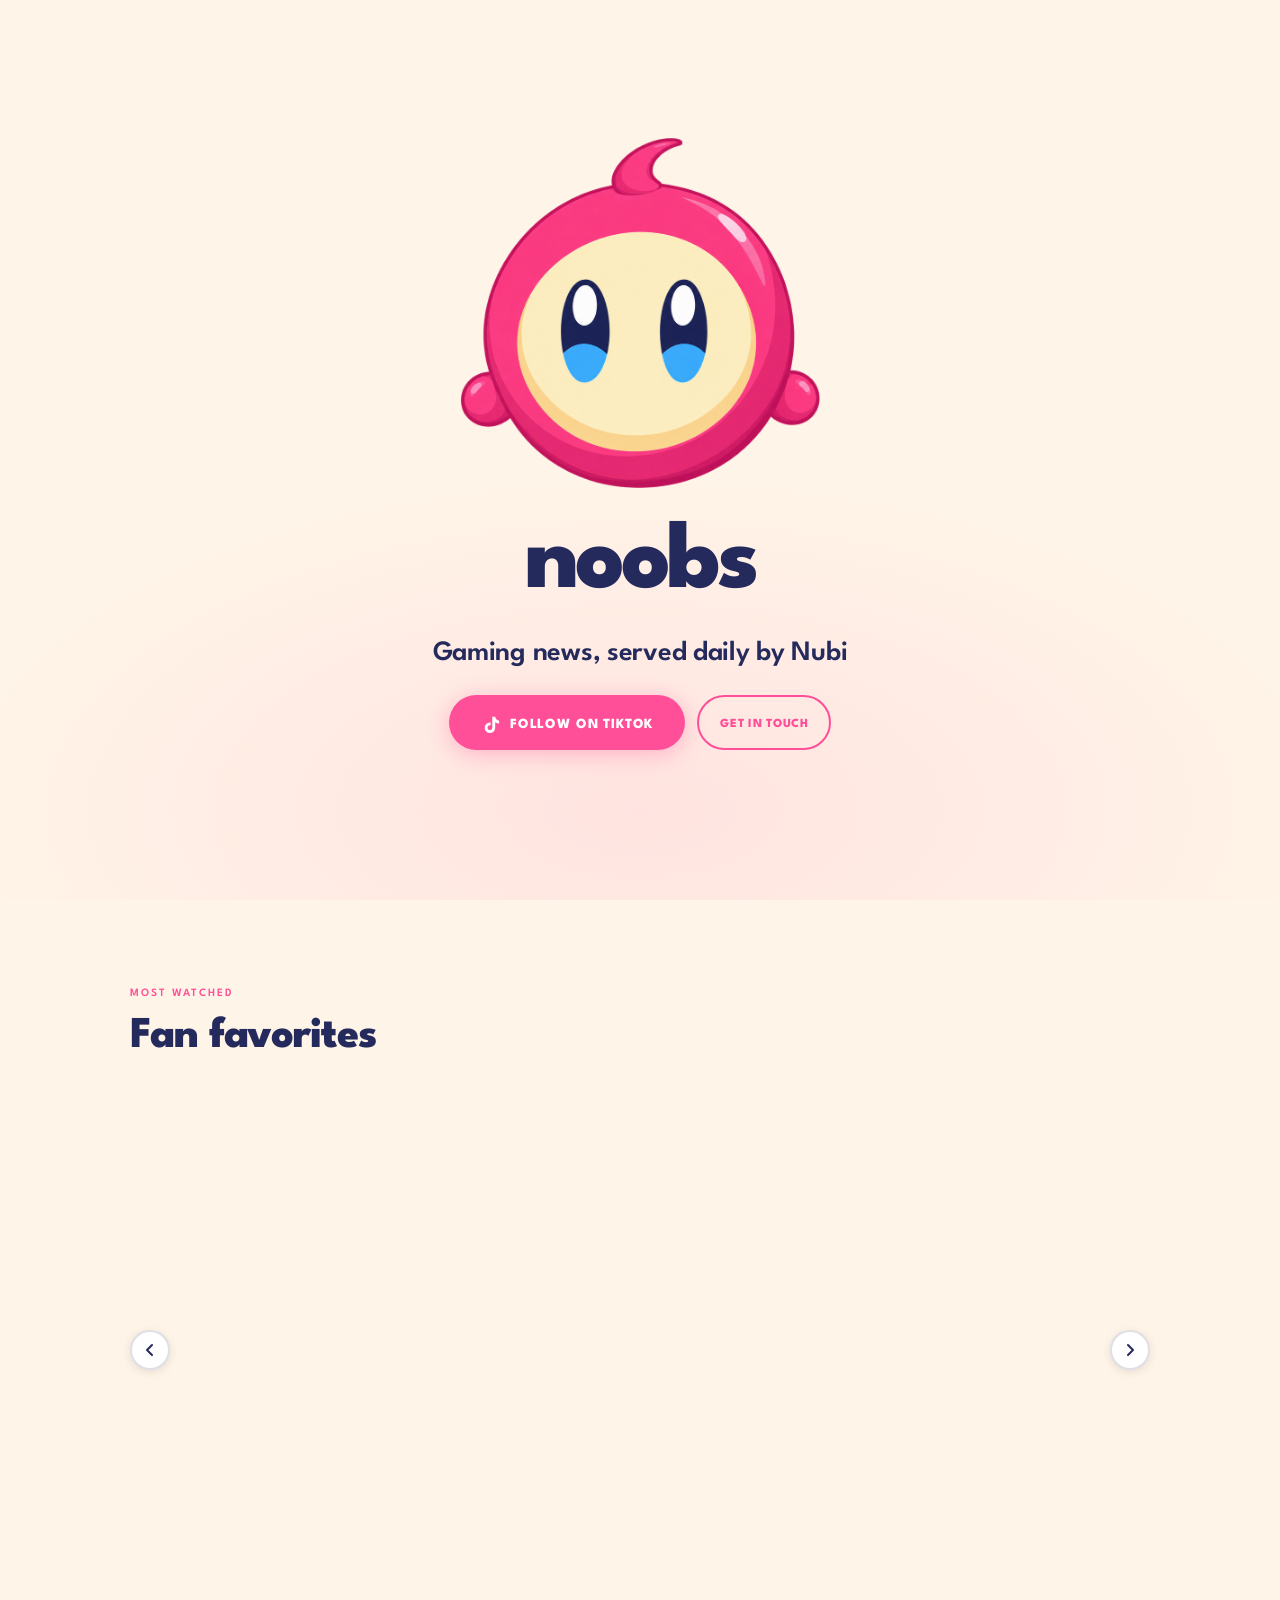
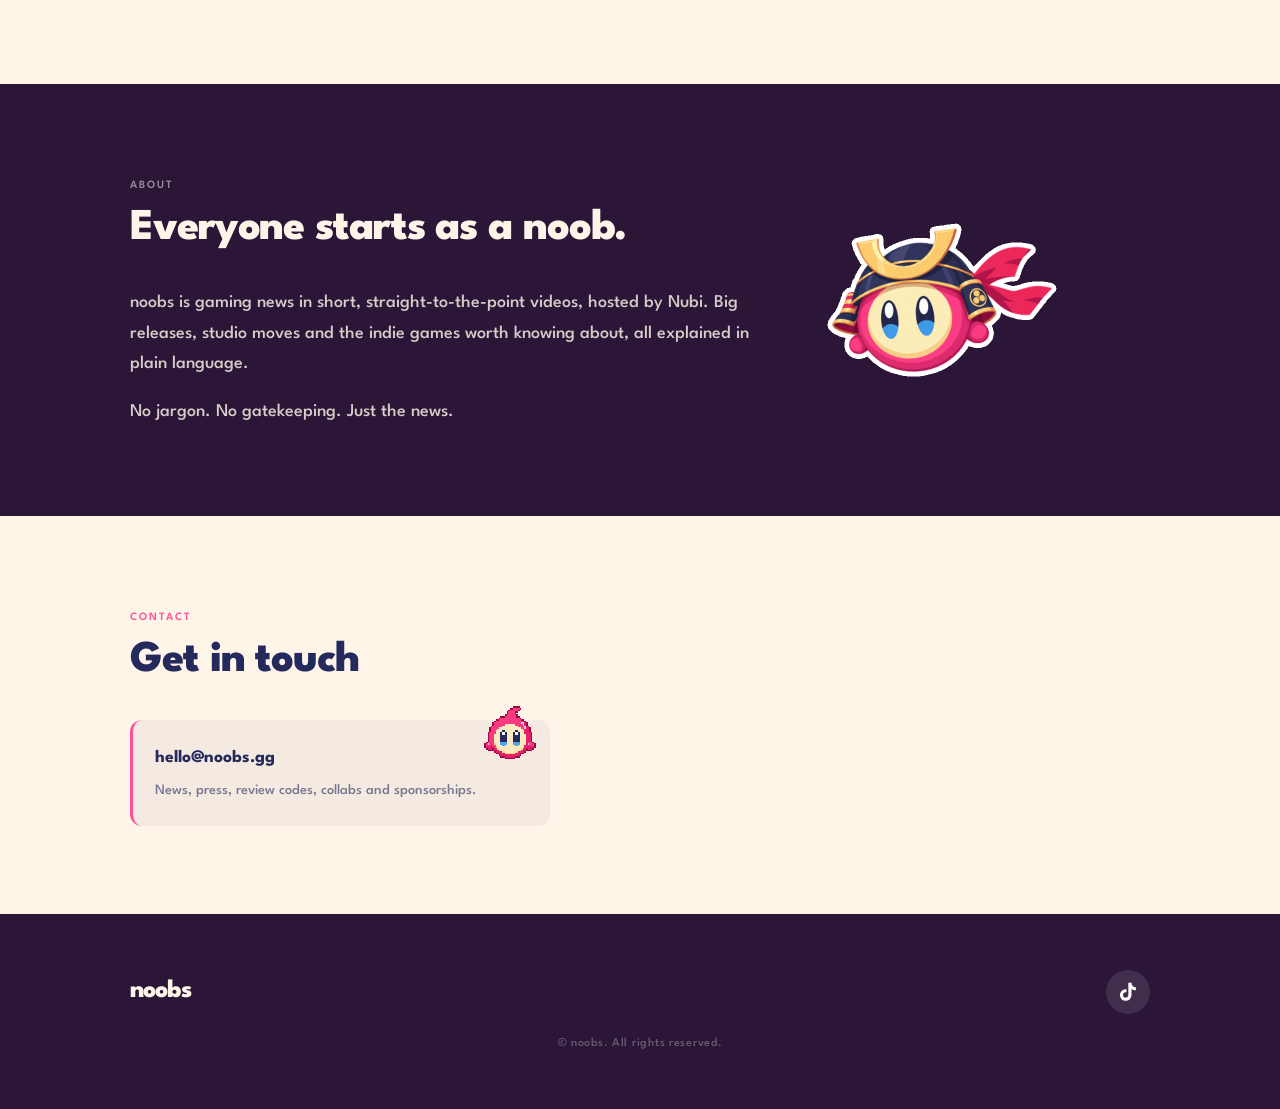
==== index.html @ 71d8d7e6 "Lazy-load TikTok embeds with retry and fallback - tiktok-loader.js: IntersectionObserver activates e" ====
<!DOCTYPE html>
<html lang="en">
<head>
  <meta charset="UTF-8">
  <meta name="viewport" content="width=device-width, initial-scale=1.0">
  <title>noobs | Gaming news, served daily by Nubi</title>
  <meta name="description" content="Gaming news, served daily by Nubi. Short-form gaming news on TikTok.">

  <!-- Open Graph -->
  <meta property="og:title" content="noobs">
  <meta property="og:description" content="Gaming news, served daily by Nubi">
  <meta property="og:type" content="website">
  <meta property="og:url" content="https://noobs.gg">
  <meta property="og:image" content="https://noobs.gg/nubi-blink.webp">
  <meta property="og:image:alt" content="Nubi, the noobs mascot">

  <!-- Twitter -->
  <meta name="twitter:card" content="summary_large_image">
  <meta name="twitter:title" content="noobs">
  <meta name="twitter:description" content="Gaming news, served daily by Nubi">
  <meta name="twitter:image" content="https://noobs.gg/nubi-blink.webp">

  <!-- Favicons -->
  <link rel="icon" href="favicons/favicon.ico" sizes="any">
  <link rel="icon" href="favicons/favicon-32.png" type="image/png" sizes="32x32">
  <link rel="icon" href="favicons/favicon-512.png" type="image/png" sizes="512x512">
  <link rel="apple-touch-icon" href="favicons/apple-touch-icon-180.png">

  <!-- Google Fonts: League Spartan 500, 600, 800 -->
  <link rel="preconnect" href="https://fonts.googleapis.com">
  <link rel="preconnect" href="https://fonts.gstatic.com" crossorigin>
  <link href="https://fonts.googleapis.com/css2?family=League+Spartan:wght@500;600;800&display=swap" rel="stylesheet">

  <link rel="stylesheet" href="styles.css">

  <!-- Vercel Web Analytics -->
  <script defer src="/_vercel/insights/script.js"></script>
</head>
<body>

  <!-- ========= HERO ========= -->
  <section class="hero">
    <div class="hero__inner">

      <div class="hero__mascot" id="nubi">
        <div class="nubi__layers">
          <img src="nubi-body.png" alt="Nubi, the noobs mascot" class="nubi-body">
          <div class="nubi__eye-tracker" id="nubi-eye-tracker">
            <img src="nubi-eye-left.png"  alt="" class="nubi-eye nubi-eye--left"  id="nubi-eye-left">
            <img src="nubi-eye-right.png" alt="" class="nubi-eye nubi-eye--right" id="nubi-eye-right">
          </div>
          <img src="nubi-eyes-happy.png" alt="" class="nubi-eyes-happy" id="nubi-eyes-happy">
        </div>
      </div>

      <a href="/" class="logo logo--hero" aria-label="noobs home">noobs</a>

      <p class="hero__tagline">Gaming news, served daily by Nubi</p>

      <div class="hero__actions">
        <a
          href="https://www.tiktok.com/@noobsdotgg"
          target="_blank"
          rel="noopener noreferrer"
          class="btn btn--primary"
        >
          <svg class="btn__icon" viewBox="0 0 24 24" fill="currentColor" aria-hidden="true" width="20" height="20">
            <path d="M19.59 6.69a4.83 4.83 0 01-3.77-4.25V2h-3.45v13.67a2.89 2.89 0 01-2.88 2.5 2.89 2.89 0 01-2.89-2.89 2.89 2.89 0 012.89-2.89c.28 0 .54.04.79.1V9.01a6.27 6.27 0 00-.79-.05 6.34 6.34 0 00-6.34 6.34 6.34 6.34 0 006.34 6.34 6.34 6.34 0 006.33-6.34V8.69a8.18 8.18 0 004.77 1.52V6.75a4.84 4.84 0 01-1-.06z"/>
          </svg>
          Follow on TikTok
        </a>
        <a href="#contact" class="btn btn--outline">Get in touch</a>
      </div>

    </div>
  </section>

  <!-- ========= LATEST VIDEOS ========= -->
  <section class="videos" id="videos">
    <div class="container">
        <span class="label">Most watched</span>
        <h2 class="section-title">Fan favorites</h2>

      <div class="videos__wrap">
        <button class="videos__arrow videos__arrow--prev" aria-label="Scroll left">
          <svg width="18" height="18" viewBox="0 0 18 18" fill="none" aria-hidden="true">
            <path d="M11 4L6 9l5 5" stroke="currentColor" stroke-width="2" stroke-linecap="round" stroke-linejoin="round"/>
          </svg>
        </button>

        <div class="videos__grid">

          <blockquote
            class="tiktok-card"
            cite="https://www.tiktok.com/@noobsdotgg/video/7696122052322905376"
            data-video-id="7696122052322905376"
            data-title="Planet Zoo 2">
            <section></section>
          </blockquote>

          <blockquote
            class="tiktok-card"
            cite="https://www.tiktok.com/@noobsdotgg/video/7695838578491788566"
            data-video-id="7695838578491788566"
            data-title="Haunted Chocolatier">
            <section></section>
          </blockquote>

          <blockquote
            class="tiktok-card"
            cite="https://www.tiktok.com/@noobsdotgg/video/7696075640889560342"
            data-video-id="7696075640889560342"
            data-title="EA Sports FC 27">
            <section></section>
          </blockquote>

          <blockquote
            class="tiktok-card"
            cite="https://www.tiktok.com/@noobsdotgg/video/7696569020731985174"
            data-video-id="7696569020731985174"
            data-title="The Legend of Zelda">
            <section></section>
          </blockquote>

          <blockquote
            class="tiktok-card"
            cite="https://www.tiktok.com/@noobsdotgg/video/7696175965751315734"
            data-video-id="7696175965751315734"
            data-title="Nintendo Direct">
            <section></section>
          </blockquote>

        </div>

        <button class="videos__arrow videos__arrow--next" aria-label="Scroll right">
          <svg width="18" height="18" viewBox="0 0 18 18" fill="none" aria-hidden="true">
            <path d="M7 4l5 5-5 5" stroke="currentColor" stroke-width="2" stroke-linecap="round" stroke-linejoin="round"/>
          </svg>
        </button>
      </div>
    </div>
  </section>

  <!-- ========= ABOUT ========= -->
  <section class="about" id="about">
    <div class="container">
      <div class="about__layout">
        <div class="about__text">
          <span class="label label--light">About</span>
          <h2 class="section-title section-title--light">Everyone starts as a noob.</h2>
          <div class="about__body">
            <p>noobs is gaming news in short, straight-to-the-point videos, hosted by Nubi. Big releases, studio moves and the indie games worth knowing about, all explained in plain language.</p>
            <p>No jargon. No gatekeeping. Just the news.</p>
          </div>
        </div>
        <div class="about__mascot" aria-hidden="true">
          <img src="nubi-alts/nubi-samurai.png" alt="" class="about__nubi" onerror="this.closest('.about__mascot').style.display='none'">
        </div>
      </div>
    </div>
  </section>

  <!-- ========= CONTACT ========= -->
  <section class="contact" id="contact">
    <div class="container">
      <span class="label">Contact</span>
      <h2 class="section-title">Get in touch</h2>
      <div class="contact__layout">
        <div class="contact__grid">
          <div class="contact__item">
            <img src="nubi-pixel-idle/nubi-pixel-blink.gif" alt="" class="contact__nubi" aria-hidden="true">
            <a href="mailto:hello@noobs.gg" class="contact__email">hello@noobs.gg</a>
            <p class="contact__desc">News, press, review codes, collabs and sponsorships.</p>
          </div>
        </div>
      </div>
    </div>
  </section>

  <!-- ========= FOOTER ========= -->
  <footer class="footer">
    <div class="container footer__inner">

      <a href="/" class="logo logo--light" aria-label="noobs home">noobs</a>

      <nav class="footer__socials" aria-label="Social links">
        <a
          href="https://www.tiktok.com/@noobsdotgg"
          target="_blank"
          rel="noopener noreferrer"
          class="social-link"
          aria-label="TikTok"
        >
          <svg viewBox="0 0 24 24" fill="currentColor" width="22" height="22" aria-hidden="true">
            <path d="M19.59 6.69a4.83 4.83 0 01-3.77-4.25V2h-3.45v13.67a2.89 2.89 0 01-2.88 2.5 2.89 2.89 0 01-2.89-2.89 2.89 2.89 0 012.89-2.89c.28 0 .54.04.79.1V9.01a6.27 6.27 0 00-.79-.05 6.34 6.34 0 00-6.34 6.34 6.34 6.34 0 006.34 6.34 6.34 6.34 0 006.33-6.34V8.69a8.18 8.18 0 004.77 1.52V6.75a4.84 4.84 0 01-1-.06z"/>
          </svg>
        </a>
        <!-- Add more social links here, e.g. Instagram, YouTube, X -->
      </nav>

      <p class="footer__copy">&copy; noobs. All rights reserved.</p>

    </div>
  </footer>

  <script defer src="nubi.js"></script>
  <script defer src="tiktok-loader.js"></script>
  <script>
    (function () {
      var grid = document.querySelector('.videos__grid');
      var prev = document.querySelector('.videos__arrow--prev');
      var next = document.querySelector('.videos__arrow--next');
      if (!grid || !prev || !next) return;
      function step() {
        var card = grid.querySelector('.tiktok-embed');
        var gap = parseFloat(getComputedStyle(grid).gap) || 16;
        return (card ? card.offsetWidth : 340) + gap;
      }
      prev.addEventListener('click', function () {
        grid.scrollBy({ left: -step(), behavior: 'smooth' });
      });
      next.addEventListener('click', function () {
        grid.scrollBy({ left: step(), behavior: 'smooth' });
      });
    }());
  </script>

</body>
</html>
---- styles.css ----
/* =========================================================
   noobs.gg - styles.css
   Mobile-first. League Spartan. No framework.
   ========================================================= */

/* ── Reset ──────────────────────────────────────────────── */
*, *::before, *::after { box-sizing: border-box; margin: 0; padding: 0; }

/* ── Tokens ─────────────────────────────────────────────── */
:root {
  --pink:   #FF4F98;
  --navy:   #252A5C;
  --plum:   #2B1638;
  --cream:  #FFF4E8;
  --green:  #5DBB63;
  --font:   'League Spartan', sans-serif;
  --max-w:  1100px;
  --px:     clamp(1.25rem, 4vw, 2.5rem);
}

/* ── Base ───────────────────────────────────────────────── */
html { scroll-behavior: smooth; }

body {
  font-family: var(--font);
  font-weight: 500;
  font-size: 1rem;
  line-height: 1.6;
  color: var(--navy);
  background: var(--cream);
  -webkit-font-smoothing: antialiased;
  -moz-osx-font-smoothing: grayscale;
}

img { display: block; max-width: 100%; }

a { color: inherit; text-decoration: none; }

/* ── Layout ─────────────────────────────────────────────── */
.container {
  width: 100%;
  max-width: var(--max-w);
  margin-inline: auto;
  padding-inline: var(--px);
}

/* ── Type helpers ───────────────────────────────────────── */

/* Section label: SemiBold 600, caps, wide tracking */
.label {
  display: inline-block;
  font-weight: 600;
  font-size: 0.7rem;
  letter-spacing: 0.18em;
  text-transform: uppercase;
  color: var(--pink);
  margin-bottom: 0.6rem;
}

.label--light { color: rgba(255, 255, 255, 0.5); }

/* Section headline: ExtraBold 800 */
.section-title {
  font-weight: 800;
  font-size: clamp(1.8rem, 5vw, 2.75rem);
  line-height: 1.08;
  letter-spacing: -0.025em;
  color: var(--navy);
  margin-bottom: 2.25rem;
}

.section-title--light { color: var(--cream); }

/* ── Logo ───────────────────────────────────────────────── */
.logo {
  display: inline-block;
  font-weight: 800;
  font-size: 1.6rem;
  letter-spacing: -0.04em;
  line-height: 1;
  text-decoration: none;
  color: var(--navy);
}

/* Light variant (dark backgrounds) */
.logo--light { color: var(--cream); }

/* Hero variant: dominant wordmark */
.logo--hero {
  font-size: clamp(3.5rem, 10vw, 6rem);
  letter-spacing: -0.045em;
  line-height: 1;
}

/* ── Buttons ────────────────────────────────────────────── */
.btn {
  display: inline-flex;
  align-items: center;
  gap: 0.5rem;
  font-family: var(--font);
  font-weight: 800;
  font-size: 0.875rem;
  letter-spacing: 0.06em;
  text-transform: uppercase;
  padding: calc(0.9rem + 2px) 1.875rem calc(0.9rem - 2px) calc(1.875rem + 0.06em);
  border-radius: 100px;
  border: 2px solid transparent;
  cursor: pointer;
  transition: transform 0.14s ease, box-shadow 0.14s ease, background-color 0.14s ease, color 0.14s ease;
  white-space: nowrap;
  text-decoration: none;
}

.btn:hover  { transform: translateY(-2px); }
.btn:active { transform: translateY(0);    }

.btn--primary {
  background: var(--pink);
  color: #fff;
  box-shadow: 0 4px 22px rgba(255, 79, 152, 0.35);
}

.btn--primary:hover {
  box-shadow: 0 8px 30px rgba(255, 79, 152, 0.45);
}

.btn--outline {
  background: transparent;
  color: var(--pink);
  border-color: var(--pink);
  font-size: 0.775rem;
  padding: calc(0.6rem + 2px) 1.25rem calc(0.6rem - 2px) calc(1.25rem + 0.06em);
}

.btn--outline:hover {
  background: var(--pink);
  color: #fff;
}

.btn__icon {
  flex-shrink: 0;
}

/* ── HERO ───────────────────────────────────────────────── */
.hero {
  min-height: 100svh;
  background: var(--cream);
  display: flex;
  align-items: center;
  justify-content: center;
  padding: 3.5rem var(--px) 4.5rem;
  position: relative;
  overflow: hidden;
}

/* Soft pink bloom behind Nubi */
.hero::before {
  content: '';
  position: absolute;
  inset: 0;
  background: radial-gradient(
    ellipse 80% 55% at 50% 90%,
    rgba(255, 79, 152, 0.1) 0%,
    transparent 68%
  );
  pointer-events: none;
}

.hero__inner {
  position: relative;
  z-index: 1;
  display: flex;
  flex-direction: column;
  align-items: center;
  text-align: center;
  gap: 1.5rem;
  width: 100%;
  max-width: 440px;
}

.hero__mascot {
  width: clamp(260px, 55vw, 360px);
  margin: 0.25rem auto;
  animation: nubi-float 3s ease-in-out infinite;
}

@keyframes nubi-float {
  0%, 100% { transform: translateY(0); }
  50%       { transform: translateY(-10px); }
}

/* ── Nubi interactive layers ─────────────────────────────── */
.nubi__layers {
  position: relative;
  width: 100%;
}

.nubi-body {
  display: block;
  width: 100%;
  height: auto;
}

.nubi__eye-tracker {
  position: absolute;
  inset: 0;
  width: 100%;
  height: 100%;
}

.nubi-eye,
.nubi-eyes-happy {
  position: absolute;
  inset: 0;
  width: 100%;
  height: 100%;
}

/* Transform-origin at each eye centre (% of full image) */
.nubi-eye--left  { transform-origin: 34.8% 55.1%; }
.nubi-eye--right { transform-origin: 62.1% 55.1%; }

.nubi-eyes-happy { opacity: 0; }

@keyframes nubi-bounce {
  0%   { transform: translateY(0); }
  20%  { transform: translateY(-14px); }
  42%  { transform: translateY(0); }
  58%  { transform: translateY(-6px); }
  74%  { transform: translateY(0); }
  88%  { transform: translateY(-2px); }
  100% { transform: translateY(0); }
}

.nubi--bouncing { animation: nubi-bounce 1.2s ease forwards !important; }

.hero__tagline {
  font-weight: 600;
  font-size: clamp(1.5rem, 3.5vw, 1.75rem);
  line-height: 1.25;
  letter-spacing: -0.01em;
  color: var(--navy);
  max-width: 100%;
  text-wrap: balance;
}

.hero__actions {
  display: flex;
  flex-wrap: wrap;
  gap: 0.75rem;
  justify-content: center;
  align-items: stretch;
}

.hero__actions .btn {
  flex: 1;
  justify-content: center;
}

/* ── VIDEOS ─────────────────────────────────────────────── */
.videos {
  background: var(--cream);
  padding: 5rem 0;
}

/* Wrapper anchors the desktop arrow buttons */
.videos__wrap {
  position: relative;
}

/* Carousel track - always a horizontal scroll */
.videos__grid {
  display: flex;
  gap: 1rem;
  overflow-x: auto;
  scroll-snap-type: x mandatory;
  -webkit-overflow-scrolling: touch;
  padding-bottom: 0.5rem;
  /* bleed to viewport edges on mobile */
  padding-inline: var(--px);
  margin-inline: calc(-1 * var(--px));
  /* hide scrollbar */
  -ms-overflow-style: none;
  scrollbar-width: none;
}

.videos__grid::-webkit-scrollbar { display: none; }

/* Trailing spacer ensures last card clears the right edge on iOS */
.videos__grid::after {
  content: '';
  flex: 0 0 1px;
}

/* Cards: 85vw on mobile, min 325px so TikTok embeds render fully */
.videos__grid .tiktok-embed,
.videos__grid .tiktok-card,
.videos__grid .tiktok-fallback {
  flex: 0 0 max(85vw, 325px);
  width: max(85vw, 325px);
  scroll-snap-align: start;
  border-radius: 18px;
  overflow: hidden;
  border: none !important;
}

/* Pending state: neutral placeholder before embed initialises */
.tiktok-card {
  background: rgba(37, 42, 92, 0.04);
  min-height: 500px;
}

/* Fallback card shown after all retries are exhausted */
.tiktok-fallback {
  background: rgba(37, 42, 92, 0.04);
  min-height: 500px;
  display: flex;
  align-items: center;
  justify-content: center;
}

.tiktok-fallback__inner {
  display: flex;
  flex-direction: column;
  align-items: center;
  gap: 1.25rem;
  padding: 2rem;
  text-align: center;
}

.tiktok-fallback__title {
  font-weight: 700;
  font-size: 1.125rem;
  color: var(--navy);
  line-height: 1.3;
}

/* Arrow buttons: hidden on mobile (swipe is the affordance) */
.videos__arrow { display: none; }

/* Desktop: fixed-width cards, arrows visible */
@media (min-width: 900px) {
  /* Inset the track so arrows sit in the flanking space */
  .videos__wrap {
    padding-inline: 3rem;
  }

  .videos__grid {
    padding-inline: 0;
    margin-inline: 0;
    padding-bottom: 0.5rem;
  }

  .videos__grid::after { display: none; }

  /* ~340px cards: 3 fit with the 4th just peeking in */
  .videos__grid .tiktok-embed,
  .videos__grid .tiktok-card,
  .videos__grid .tiktok-fallback {
    flex: 0 0 340px;
    width: 340px;
  }

  .videos__arrow {
    display: flex;
    align-items: center;
    justify-content: center;
    position: absolute;
    top: 50%;
    transform: translateY(-50%);
    z-index: 2;
    width: 40px;
    height: 40px;
    padding: 0;
    border-radius: 50%;
    background: #fff;
    border: 2px solid rgba(37, 42, 92, 0.15);
    color: var(--navy);
    cursor: pointer;
    box-shadow: 0 2px 10px rgba(0, 0, 0, 0.1);
    transition: background-color 0.14s ease, color 0.14s ease, box-shadow 0.14s ease;
  }

  .videos__arrow:hover {
    background: var(--navy);
    color: #fff;
    box-shadow: 0 4px 16px rgba(0, 0, 0, 0.15);
  }

  .videos__arrow--prev { left:  0; }
  .videos__arrow--next { right: 0; }
}

/* ── ABOUT ──────────────────────────────────────────────── */
.about {
  background: var(--plum);
  padding: 5.5rem 0 2.5rem;
}

.about__layout {
  display: flex;
  flex-direction: column;
  gap: 2.5rem;
}

.about__text {
  max-width: 620px;
}

.about__body {
  display: flex;
  flex-direction: column;
  gap: 1.1rem;
}

.about__body p {
  font-weight: 500;
  font-size: clamp(1rem, 2.4vw, 1.125rem);
  line-height: 1.7;
  color: rgba(255, 244, 232, 0.82);
}

.about__nubi {
  width: clamp(180px, 40vw, 280px);
  height: auto;
  margin: 0 auto;
}

@media (min-width: 768px) {
  .about { padding-bottom: 5.5rem; }

  .about__layout {
    flex-direction: row;
    align-items: flex-end;
    gap: 4rem;
  }

  .about__text { flex: 1; }

  .about__mascot { flex-shrink: 0; }

  .about__nubi {
    width: clamp(200px, 20vw, 300px);
    margin: 0;
  }
}

/* ── CONTACT ────────────────────────────────────────────── */
.contact {
  background: var(--cream);
  padding: 5.5rem 0;
  scroll-margin-top: 3rem;
}

.contact__layout {
  display: flex;
  flex-direction: column;
  gap: 2rem;
}

.contact__grid {
  display: grid;
  gap: 1rem;
  grid-template-columns: 1fr;
  width: 100%;
  max-width: 420px;
}

.contact__item {
  position: relative;
  padding: 1.5rem 1.375rem;
  background: rgba(37, 42, 92, 0.05);
  border-radius: 12px;
  border-left: 3px solid var(--pink);
}

@keyframes pixel-bob {
  0%, 100% { transform: translateY(0); }
  50%       { transform: translateY(-5px); }
}

.contact__nubi {
  position: absolute;
  top: -20px;
  right: 0.5rem;
  width: 54px;
  height: auto;
  image-rendering: pixelated;
  animation: pixel-bob 3s ease-in-out infinite;
  will-change: transform;
}

@media (min-width: 640px) {
  .contact__nubi { width: 64px; }
}

.contact__email {
  display: inline-block;
  font-weight: 700;
  font-size: 1.1rem;
  color: var(--navy);
  word-break: break-all;
  transition: color 0.14s ease;
  margin-bottom: 0.5rem;
}

.contact__email:hover { color: var(--pink); }

.contact__desc {
  font-weight: 500;
  font-size: 0.9rem;
  color: var(--navy);
  opacity: 0.6;
  line-height: 1.5;
}

/* ── FOOTER ─────────────────────────────────────────────── */
.footer {
  background: var(--plum);
  padding: 3.5rem 0;
}

.footer__inner {
  display: flex;
  flex-direction: row;
  flex-wrap: wrap;
  align-items: center;
  justify-content: space-between;
  gap: 1rem 1.5rem;
}

.footer__copy {
  width: 100%;
  text-align: center;
}

.footer__socials {
  display: flex;
  gap: 0.75rem;
  align-items: center;
}


.social-link {
  display: flex;
  align-items: center;
  justify-content: center;
  width: 44px;
  height: 44px;
  border-radius: 50%;
  background: rgba(255, 255, 255, 0.1);
  color: #fff;
  transition: background-color 0.14s ease, transform 0.14s ease;
}

.social-link:hover {
  background: var(--pink);
  transform: translateY(-2px);
}


.footer__copy {
  font-size: 0.75rem;
  font-weight: 500;
  color: rgba(255, 255, 255, 0.3);
  letter-spacing: 0.06em;
}

/* Desktop footer: spread into a row */
@media (min-width: 720px) {
  .footer__inner {
    flex-direction: row;
    flex-wrap: wrap;
    justify-content: space-between;
    align-items: center;
    text-align: left;
    row-gap: 1.25rem;
  }

  .footer__copy {
    width: 100%;
    text-align: center;
  }


}

/* ── Accessibility ──────────────────────────────────────── */
@media (prefers-reduced-motion: reduce) {
  html { scroll-behavior: auto; }
  .btn, .social-link { transition: none; }
  .hero__mascot { animation: none; }
  .nubi--bouncing { animation: none !important; }
  .contact__nubi { animation: none; }
}

:focus-visible {
  outline: 2px solid var(--pink);
  outline-offset: 3px;
  border-radius: 4px;
}
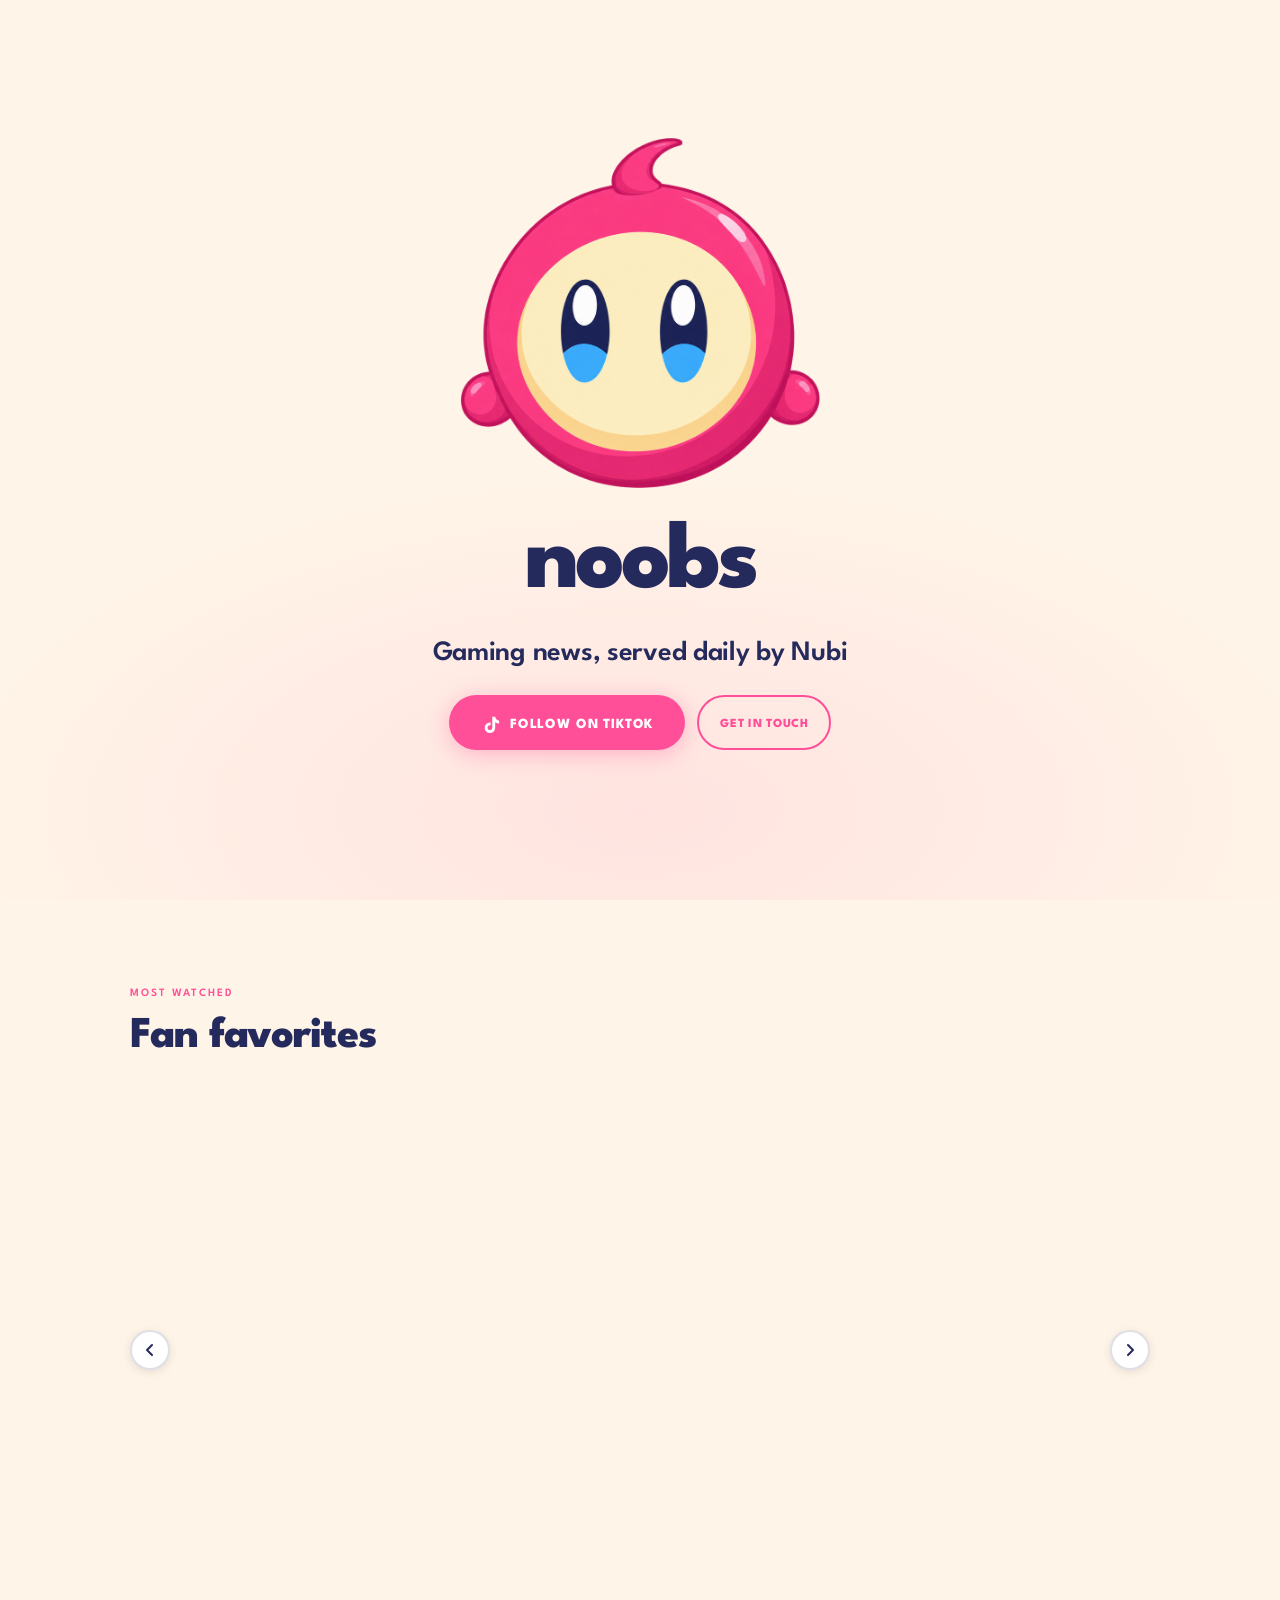
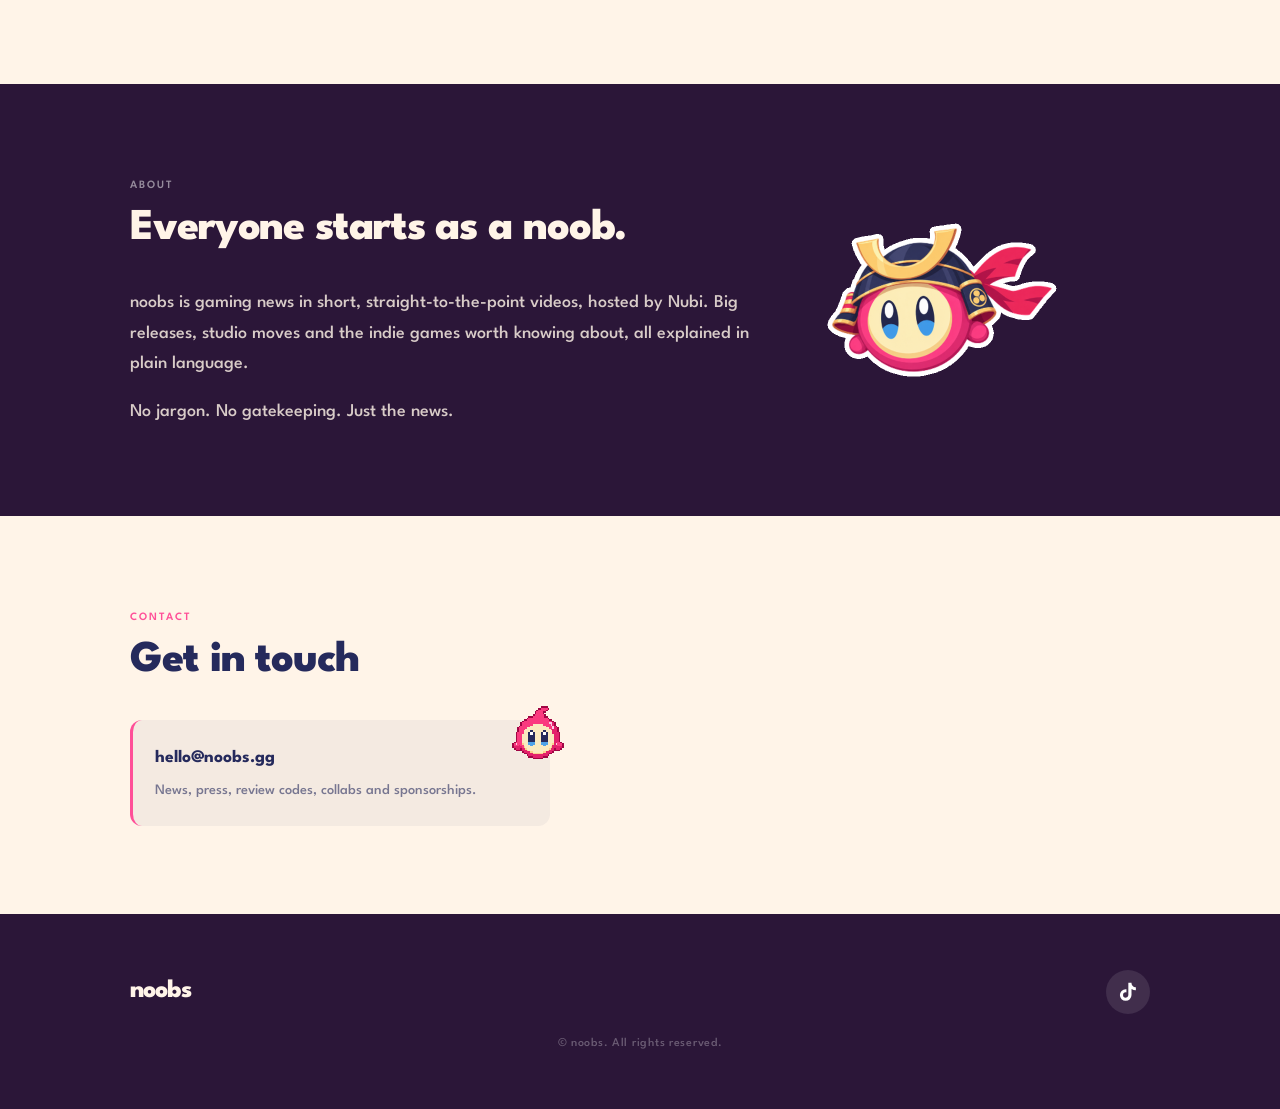
==== commit 8ce74170: "Fix TikTok embed play button not responding Four bugs fixed:  1. overflow: hidden removed from .tikt" ====
--- a/index.html
+++ b/index.html
@@ -212,7 +212,7 @@
       var next = document.querySelector('.videos__arrow--next');
       if (!grid || !prev || !next) return;
       function step() {
-        var card = grid.querySelector('.tiktok-embed');
+        var card = grid.querySelector('.tiktok-embed, .tiktok-card');
         var gap = parseFloat(getComputedStyle(grid).gap) || 16;
         return (card ? card.offsetWidth : 340) + gap;
       }
--- a/styles.css
+++ b/styles.css
@@ -300,8 +300,15 @@
   width: max(85vw, 325px);
   scroll-snap-align: start;
   border-radius: 18px;
+  border: none !important;
+}
+
+/* overflow: hidden only on cards without an iframe — applying it to
+   .tiktok-embed clips TikTok's interactive compositing layers and
+   prevents the play button from receiving pointer events. */
+.videos__grid .tiktok-card,
+.videos__grid .tiktok-fallback {
   overflow: hidden;
-  border: none !important;
 }
 
 /* Pending state: neutral placeholder before embed initialises */
@@ -482,7 +489,7 @@
 .contact__nubi {
   position: absolute;
   top: -20px;
-  right: 0.5rem;
+  right: 0.5rem; /* stays on-screen on narrow viewports */
   width: 54px;
   height: auto;
   image-rendering: pixelated;
@@ -492,6 +499,10 @@
 
 @media (min-width: 640px) {
   .contact__nubi { width: 64px; }
+}
+
+@media (min-width: 900px) {
+  .contact__nubi { right: -20px; }
 }
 
 .contact__email {
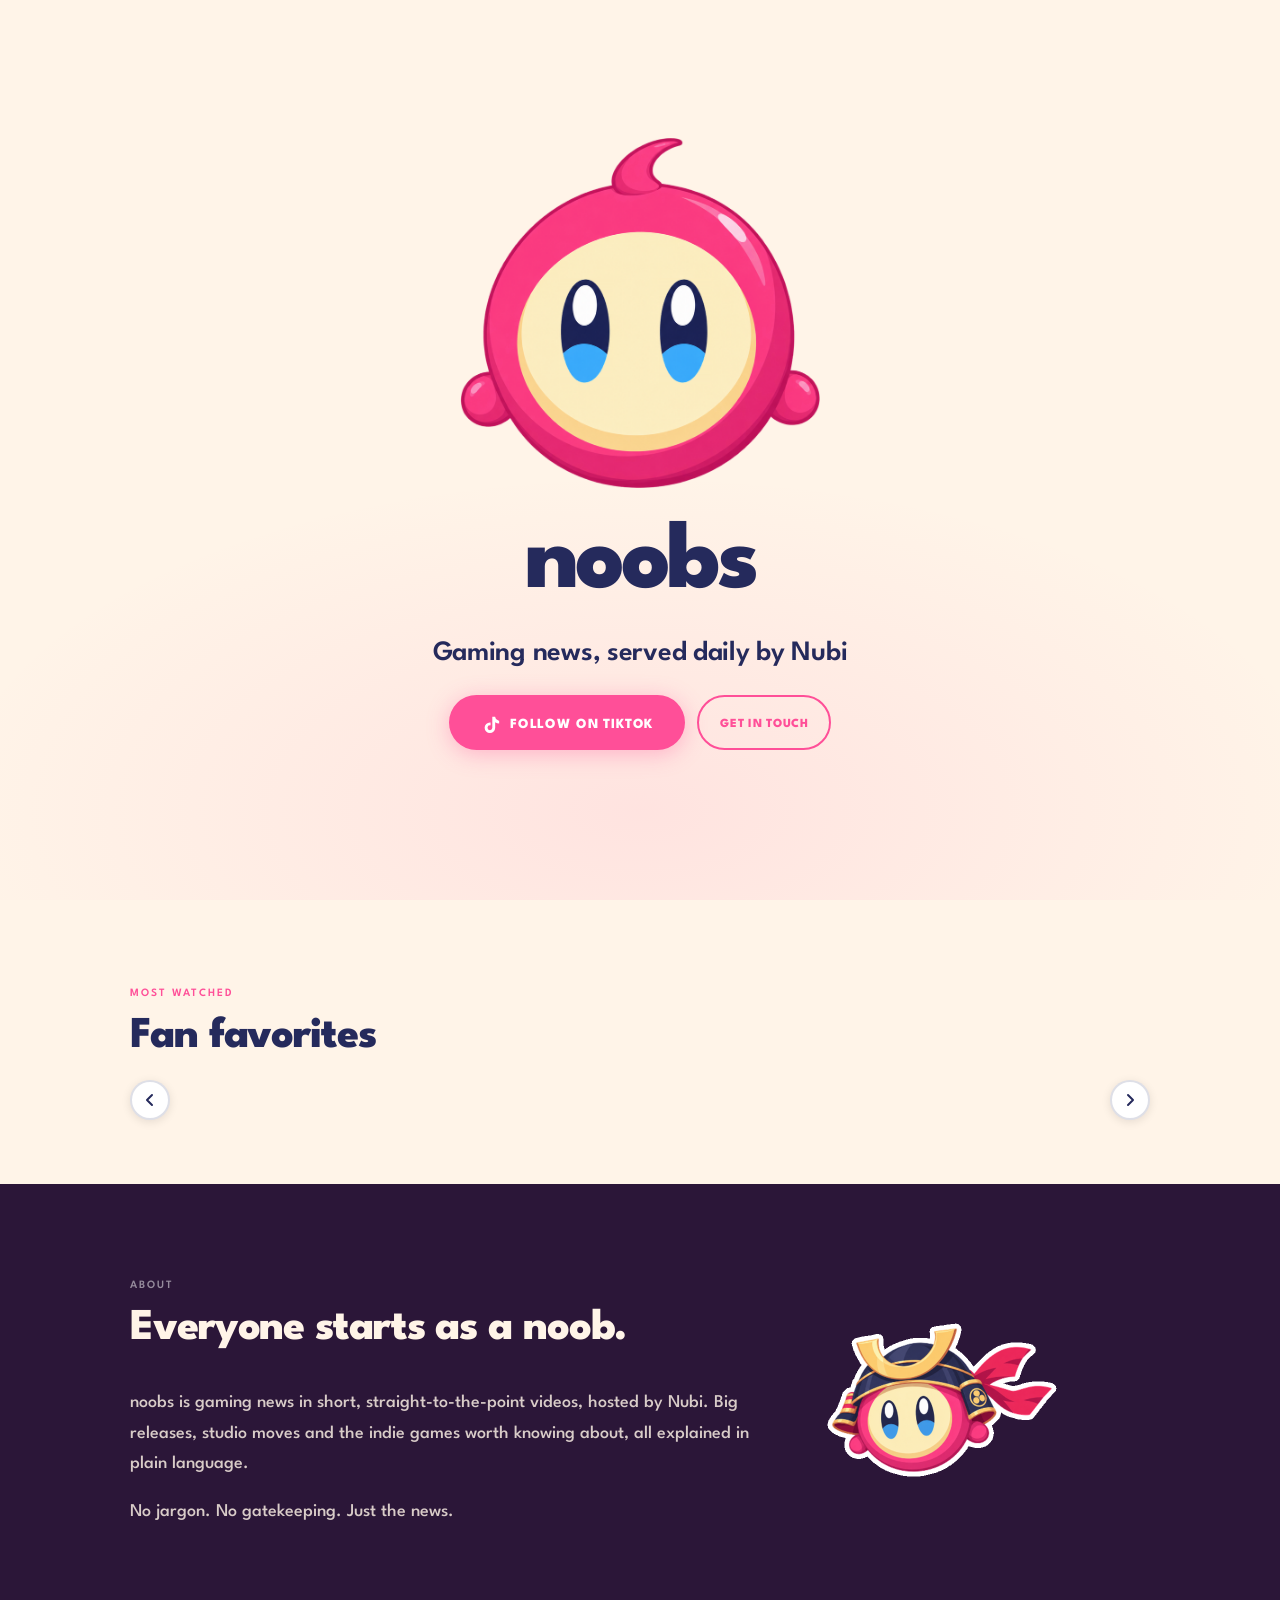
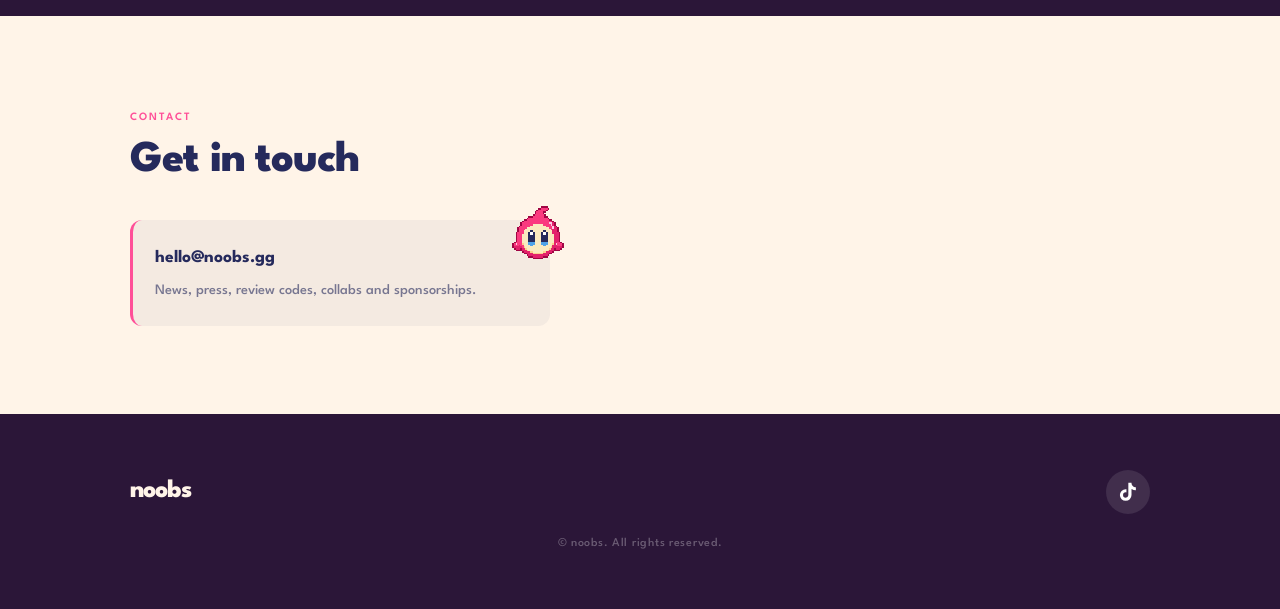
==== commit a5b19eac: "Remove Zelda and Nintendo videos from Fan favorites Keeps Planet Zoo 2, Haunted Chocolatier, EA Spor" ====
--- a/index.html
+++ b/index.html
@@ -111,22 +111,6 @@
             cite="https://www.tiktok.com/@noobsdotgg/video/7696075640889560342"
             data-video-id="7696075640889560342"
             data-title="EA Sports FC 27">
-            <section></section>
-          </blockquote>
-
-          <blockquote
-            class="tiktok-card"
-            cite="https://www.tiktok.com/@noobsdotgg/video/7696569020731985174"
-            data-video-id="7696569020731985174"
-            data-title="The Legend of Zelda">
-            <section></section>
-          </blockquote>
-
-          <blockquote
-            class="tiktok-card"
-            cite="https://www.tiktok.com/@noobsdotgg/video/7696175965751315734"
-            data-video-id="7696175965751315734"
-            data-title="Nintendo Direct">
             <section></section>
           </blockquote>
 
--- a/styles.css
+++ b/styles.css
@@ -279,6 +279,8 @@
   /* bleed to viewport edges on mobile */
   padding-inline: var(--px);
   margin-inline: calc(-1 * var(--px));
+  /* align snap to the inset edge, not the bleed edge */
+  scroll-padding-inline-start: var(--px);
   /* hide scrollbar */
   -ms-overflow-style: none;
   scrollbar-width: none;
@@ -356,6 +358,7 @@
     padding-inline: 0;
     margin-inline: 0;
     padding-bottom: 0.5rem;
+    scroll-padding-inline-start: 0;
   }
 
   .videos__grid::after { display: none; }
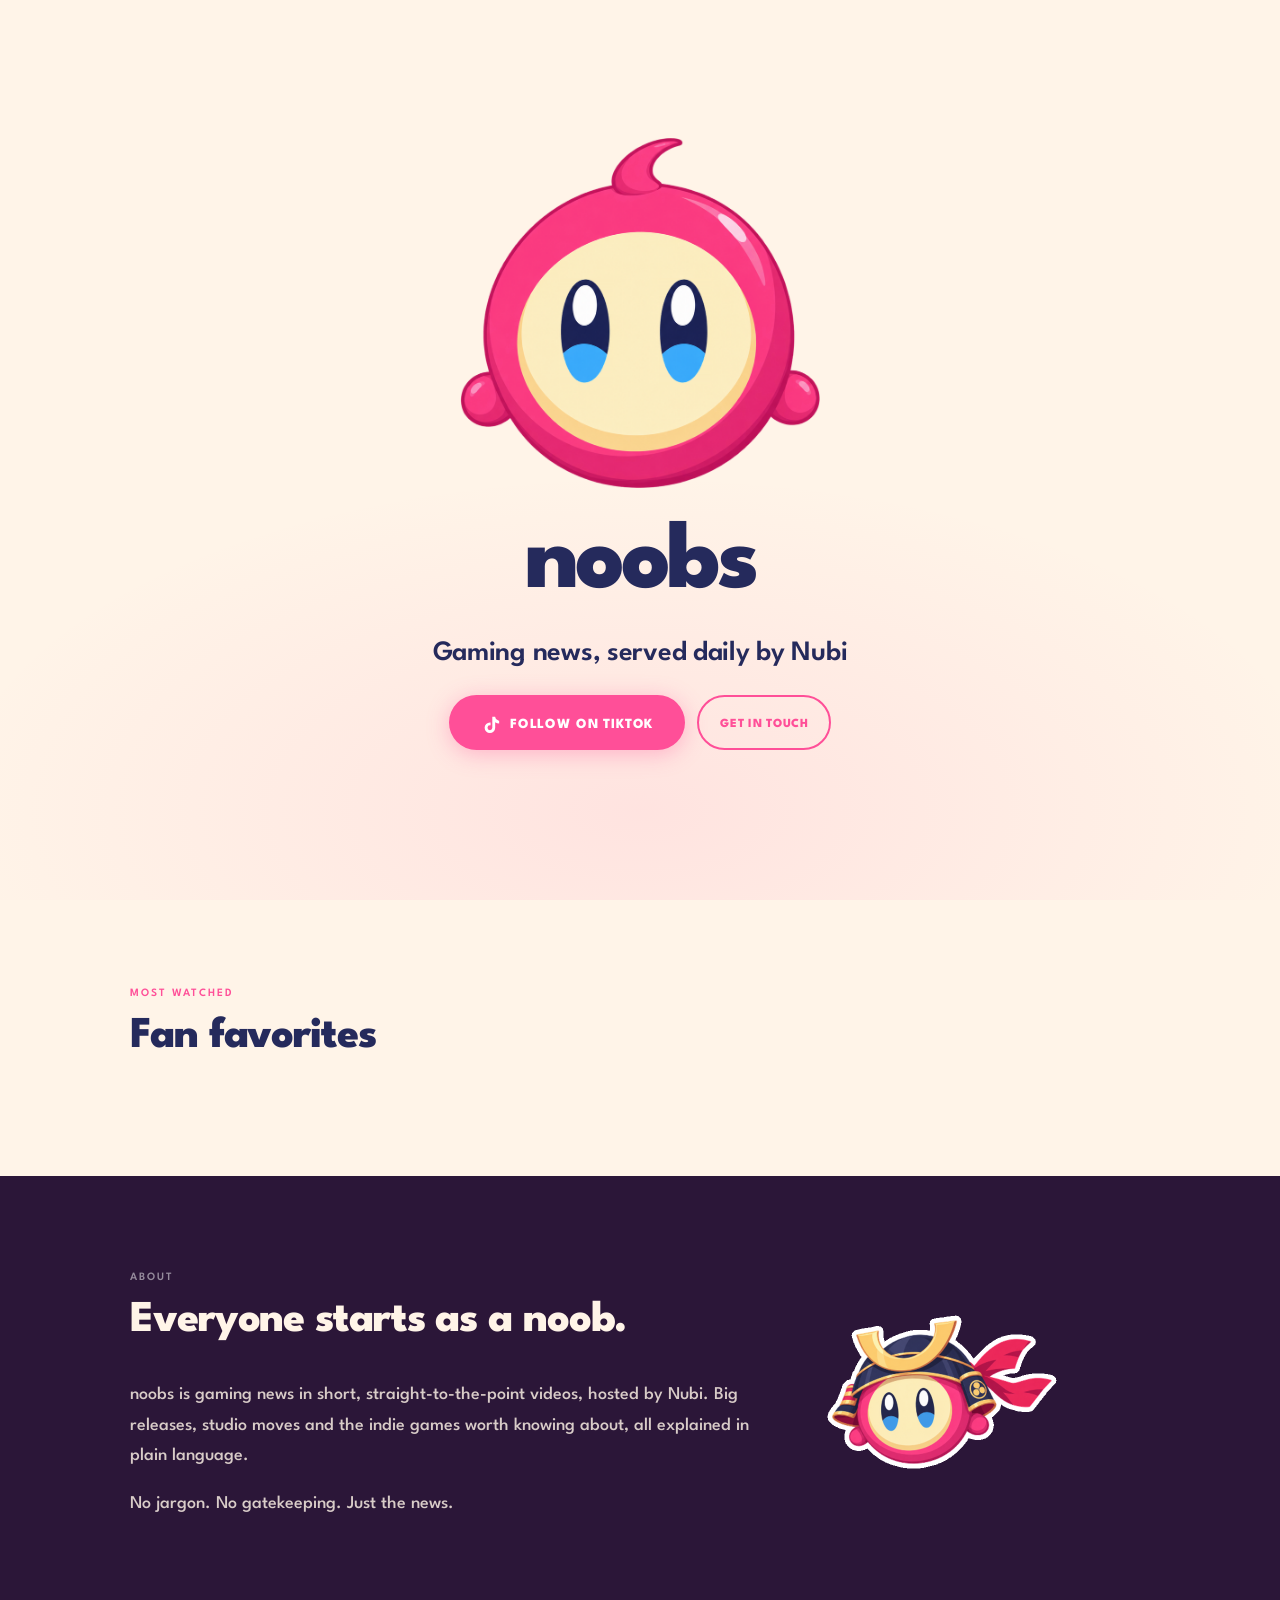
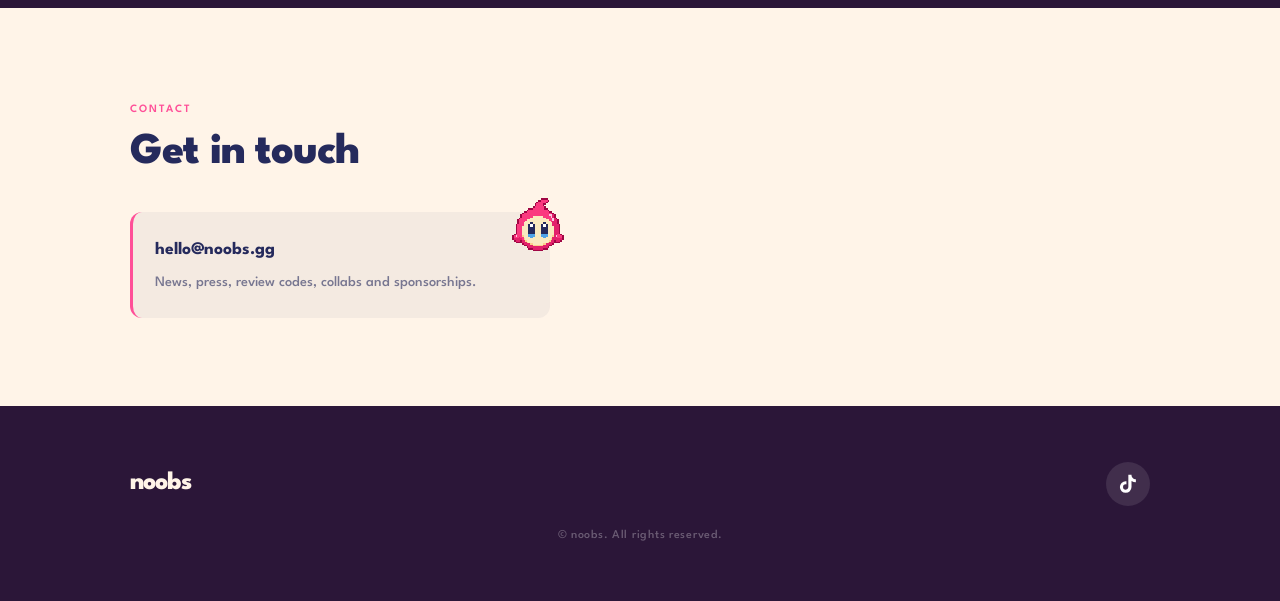
==== commit 018a6d55: "Replace carousel with static 3-column grid - Removed .videos__wrap wrapper and prev/next arrow butto" ====
--- a/index.html
+++ b/index.html
@@ -81,14 +81,7 @@
         <span class="label">Most watched</span>
         <h2 class="section-title">Fan favorites</h2>
 
-      <div class="videos__wrap">
-        <button class="videos__arrow videos__arrow--prev" aria-label="Scroll left">
-          <svg width="18" height="18" viewBox="0 0 18 18" fill="none" aria-hidden="true">
-            <path d="M11 4L6 9l5 5" stroke="currentColor" stroke-width="2" stroke-linecap="round" stroke-linejoin="round"/>
-          </svg>
-        </button>
-
-        <div class="videos__grid">
+      <div class="videos__grid">
 
           <blockquote
             class="tiktok-card"
@@ -114,13 +107,6 @@
             <section></section>
           </blockquote>
 
-        </div>
-
-        <button class="videos__arrow videos__arrow--next" aria-label="Scroll right">
-          <svg width="18" height="18" viewBox="0 0 18 18" fill="none" aria-hidden="true">
-            <path d="M7 4l5 5-5 5" stroke="currentColor" stroke-width="2" stroke-linecap="round" stroke-linejoin="round"/>
-          </svg>
-        </button>
       </div>
     </div>
   </section>
@@ -189,25 +175,6 @@
 
   <script defer src="nubi.js"></script>
   <script defer src="tiktok-loader.js"></script>
-  <script>
-    (function () {
-      var grid = document.querySelector('.videos__grid');
-      var prev = document.querySelector('.videos__arrow--prev');
-      var next = document.querySelector('.videos__arrow--next');
-      if (!grid || !prev || !next) return;
-      function step() {
-        var card = grid.querySelector('.tiktok-embed, .tiktok-card');
-        var gap = parseFloat(getComputedStyle(grid).gap) || 16;
-        return (card ? card.offsetWidth : 340) + gap;
-      }
-      prev.addEventListener('click', function () {
-        grid.scrollBy({ left: -step(), behavior: 'smooth' });
-      });
-      next.addEventListener('click', function () {
-        grid.scrollBy({ left: step(), behavior: 'smooth' });
-      });
-    }());
-  </script>
 
 </body>
 </html>
--- a/styles.css
+++ b/styles.css
@@ -263,51 +263,29 @@
   padding: 5rem 0;
 }
 
-/* Wrapper anchors the desktop arrow buttons */
-.videos__wrap {
-  position: relative;
-}
-
-/* Carousel track - always a horizontal scroll */
+/* 1 column on mobile, 3 columns on desktop */
 .videos__grid {
-  display: flex;
-  gap: 1rem;
-  overflow-x: auto;
-  scroll-snap-type: x mandatory;
-  -webkit-overflow-scrolling: touch;
-  padding-bottom: 0.5rem;
-  /* bleed to viewport edges on mobile */
-  padding-inline: var(--px);
-  margin-inline: calc(-1 * var(--px));
-  /* align snap to the inset edge, not the bleed edge */
-  scroll-padding-inline-start: var(--px);
-  /* hide scrollbar */
-  -ms-overflow-style: none;
-  scrollbar-width: none;
-}
-
-.videos__grid::-webkit-scrollbar { display: none; }
-
-/* Trailing spacer ensures last card clears the right edge on iOS */
-.videos__grid::after {
-  content: '';
-  flex: 0 0 1px;
-}
-
-/* Cards: 85vw on mobile, min 325px so TikTok embeds render fully */
+  display: grid;
+  grid-template-columns: 1fr;
+  gap: 1.5rem;
+}
+
+@media (min-width: 900px) {
+  .videos__grid {
+    grid-template-columns: repeat(3, 1fr);
+  }
+}
+
+/* Cards */
 .videos__grid .tiktok-embed,
 .videos__grid .tiktok-card,
 .videos__grid .tiktok-fallback {
-  flex: 0 0 max(85vw, 325px);
-  width: max(85vw, 325px);
-  scroll-snap-align: start;
+  width: 100%;
   border-radius: 18px;
   border: none !important;
 }
 
-/* overflow: hidden only on cards without an iframe — applying it to
-   .tiktok-embed clips TikTok's interactive compositing layers and
-   prevents the play button from receiving pointer events. */
+/* overflow: hidden only on cards without an iframe */
 .videos__grid .tiktok-card,
 .videos__grid .tiktok-fallback {
   overflow: hidden;
@@ -342,63 +320,6 @@
   font-size: 1.125rem;
   color: var(--navy);
   line-height: 1.3;
-}
-
-/* Arrow buttons: hidden on mobile (swipe is the affordance) */
-.videos__arrow { display: none; }
-
-/* Desktop: fixed-width cards, arrows visible */
-@media (min-width: 900px) {
-  /* Inset the track so arrows sit in the flanking space */
-  .videos__wrap {
-    padding-inline: 3rem;
-  }
-
-  .videos__grid {
-    padding-inline: 0;
-    margin-inline: 0;
-    padding-bottom: 0.5rem;
-    scroll-padding-inline-start: 0;
-  }
-
-  .videos__grid::after { display: none; }
-
-  /* ~340px cards: 3 fit with the 4th just peeking in */
-  .videos__grid .tiktok-embed,
-  .videos__grid .tiktok-card,
-  .videos__grid .tiktok-fallback {
-    flex: 0 0 340px;
-    width: 340px;
-  }
-
-  .videos__arrow {
-    display: flex;
-    align-items: center;
-    justify-content: center;
-    position: absolute;
-    top: 50%;
-    transform: translateY(-50%);
-    z-index: 2;
-    width: 40px;
-    height: 40px;
-    padding: 0;
-    border-radius: 50%;
-    background: #fff;
-    border: 2px solid rgba(37, 42, 92, 0.15);
-    color: var(--navy);
-    cursor: pointer;
-    box-shadow: 0 2px 10px rgba(0, 0, 0, 0.1);
-    transition: background-color 0.14s ease, color 0.14s ease, box-shadow 0.14s ease;
-  }
-
-  .videos__arrow:hover {
-    background: var(--navy);
-    color: #fff;
-    box-shadow: 0 4px 16px rgba(0, 0, 0, 0.15);
-  }
-
-  .videos__arrow--prev { left:  0; }
-  .videos__arrow--next { right: 0; }
 }
 
 /* ── ABOUT ──────────────────────────────────────────────── */
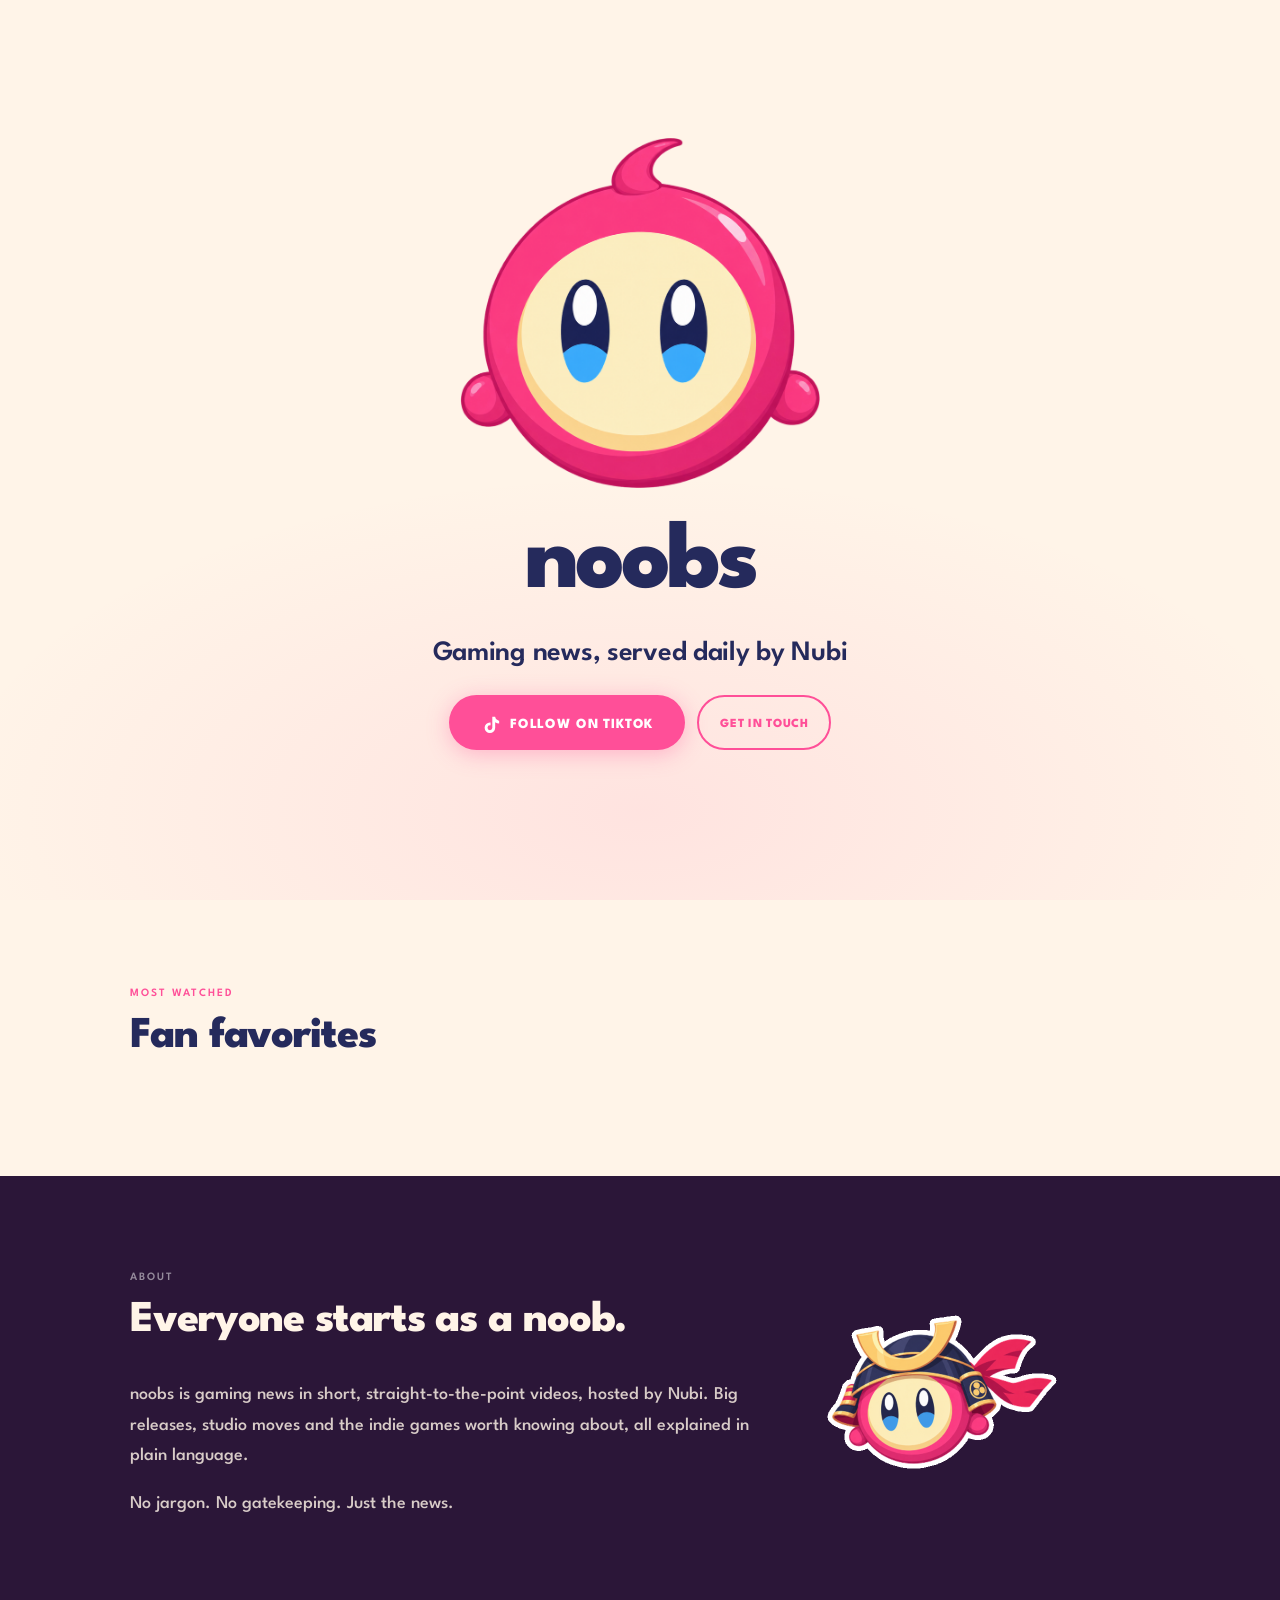
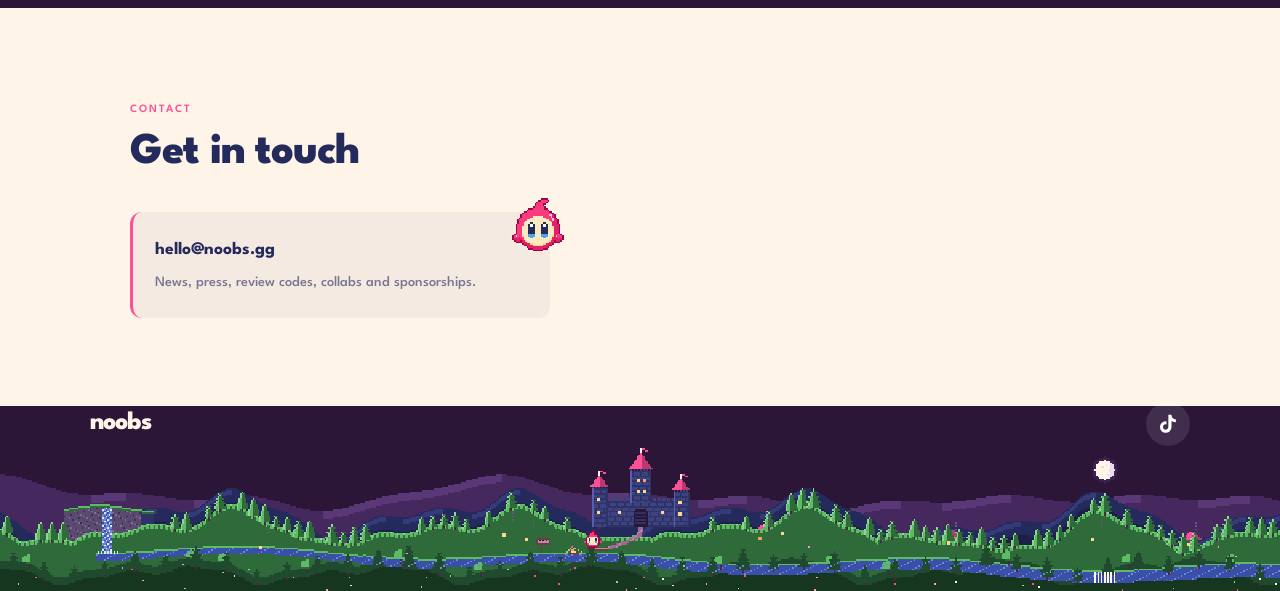
==== commit 295d453c: "Add pixel landscape footer with logo/TikTok overlay - Add pixel-world-v4.gif as a full-width footer " ====
--- a/index.html
+++ b/index.html
@@ -151,7 +151,9 @@
   <footer class="footer">
     <div class="container footer__inner">
 
-      <a href="/" class="logo logo--light" aria-label="noobs home">noobs</a>
+      <div class="footer__brand">
+        <a href="/" class="logo logo--light" aria-label="noobs home">noobs</a>
+      </div>
 
       <nav class="footer__socials" aria-label="Social links">
         <a
@@ -168,8 +170,13 @@
         <!-- Add more social links here, e.g. Instagram, YouTube, X -->
       </nav>
 
-      <p class="footer__copy">&copy; noobs. All rights reserved.</p>
+    </div>
 
+    <div class="footer__landscape">
+      <picture>
+        <source media="(prefers-reduced-motion: reduce)" srcset="nubi-alts/pixel-world-v4.gif">
+        <img src="nubi-alts/pixel-world-v4.gif" alt="" aria-hidden="true" class="footer__landscape-img">
+      </picture>
     </div>
   </footer>
 
--- a/styles.css
+++ b/styles.css
@@ -451,22 +451,21 @@
 
 /* ── FOOTER ─────────────────────────────────────────────── */
 .footer {
-  background: var(--plum);
-  padding: 3.5rem 0;
+  background-color: var(--plum);
+  padding: 0;
 }
 
 .footer__inner {
   display: flex;
-  flex-direction: row;
-  flex-wrap: wrap;
   align-items: center;
   justify-content: space-between;
-  gap: 1rem 1.5rem;
-}
-
-.footer__copy {
-  width: 100%;
-  text-align: center;
+  padding: 1rem 0;
+}
+
+.footer__brand {
+  display: flex;
+  flex-direction: column;
+  gap: 0.2rem;
 }
 
 .footer__socials {
@@ -474,7 +473,6 @@
   gap: 0.75rem;
   align-items: center;
 }
-
 
 .social-link {
   display: flex;
@@ -493,31 +491,45 @@
   transform: translateY(-2px);
 }
 
-
-.footer__copy {
-  font-size: 0.75rem;
-  font-weight: 500;
-  color: rgba(255, 255, 255, 0.3);
-  letter-spacing: 0.06em;
-}
-
-/* Desktop footer: spread into a row */
-@media (min-width: 720px) {
+.footer__landscape {
+  width: 100%;
+  font-size: 0;
+  line-height: 0;
+}
+
+.footer__landscape-img {
+  display: block;
+  width: 100%;
+  height: 120px;
+  object-fit: cover;
+  object-position: 50% bottom;
+  image-rendering: pixelated;
+}
+
+
+/* Desktop footer: plum strip + overlay brand + socials */
+@media (min-width: 700px) {
+  .footer {
+    position: relative;
+    padding-top: 36px;
+  }
+
   .footer__inner {
-    flex-direction: row;
-    flex-wrap: wrap;
-    justify-content: space-between;
+    position: absolute;
+    top: 0;
+    left: 0;
+    right: 0;
+    z-index: 1;
+    height: 36px;
+    padding: 0;
     align-items: center;
-    text-align: left;
-    row-gap: 1.25rem;
   }
 
-  .footer__copy {
-    width: 100%;
-    text-align: center;
+  .footer__landscape-img {
+    height: auto;
+    object-fit: unset;
+    object-position: unset;
   }
-
-
 }
 
 /* ── Accessibility ──────────────────────────────────────── */
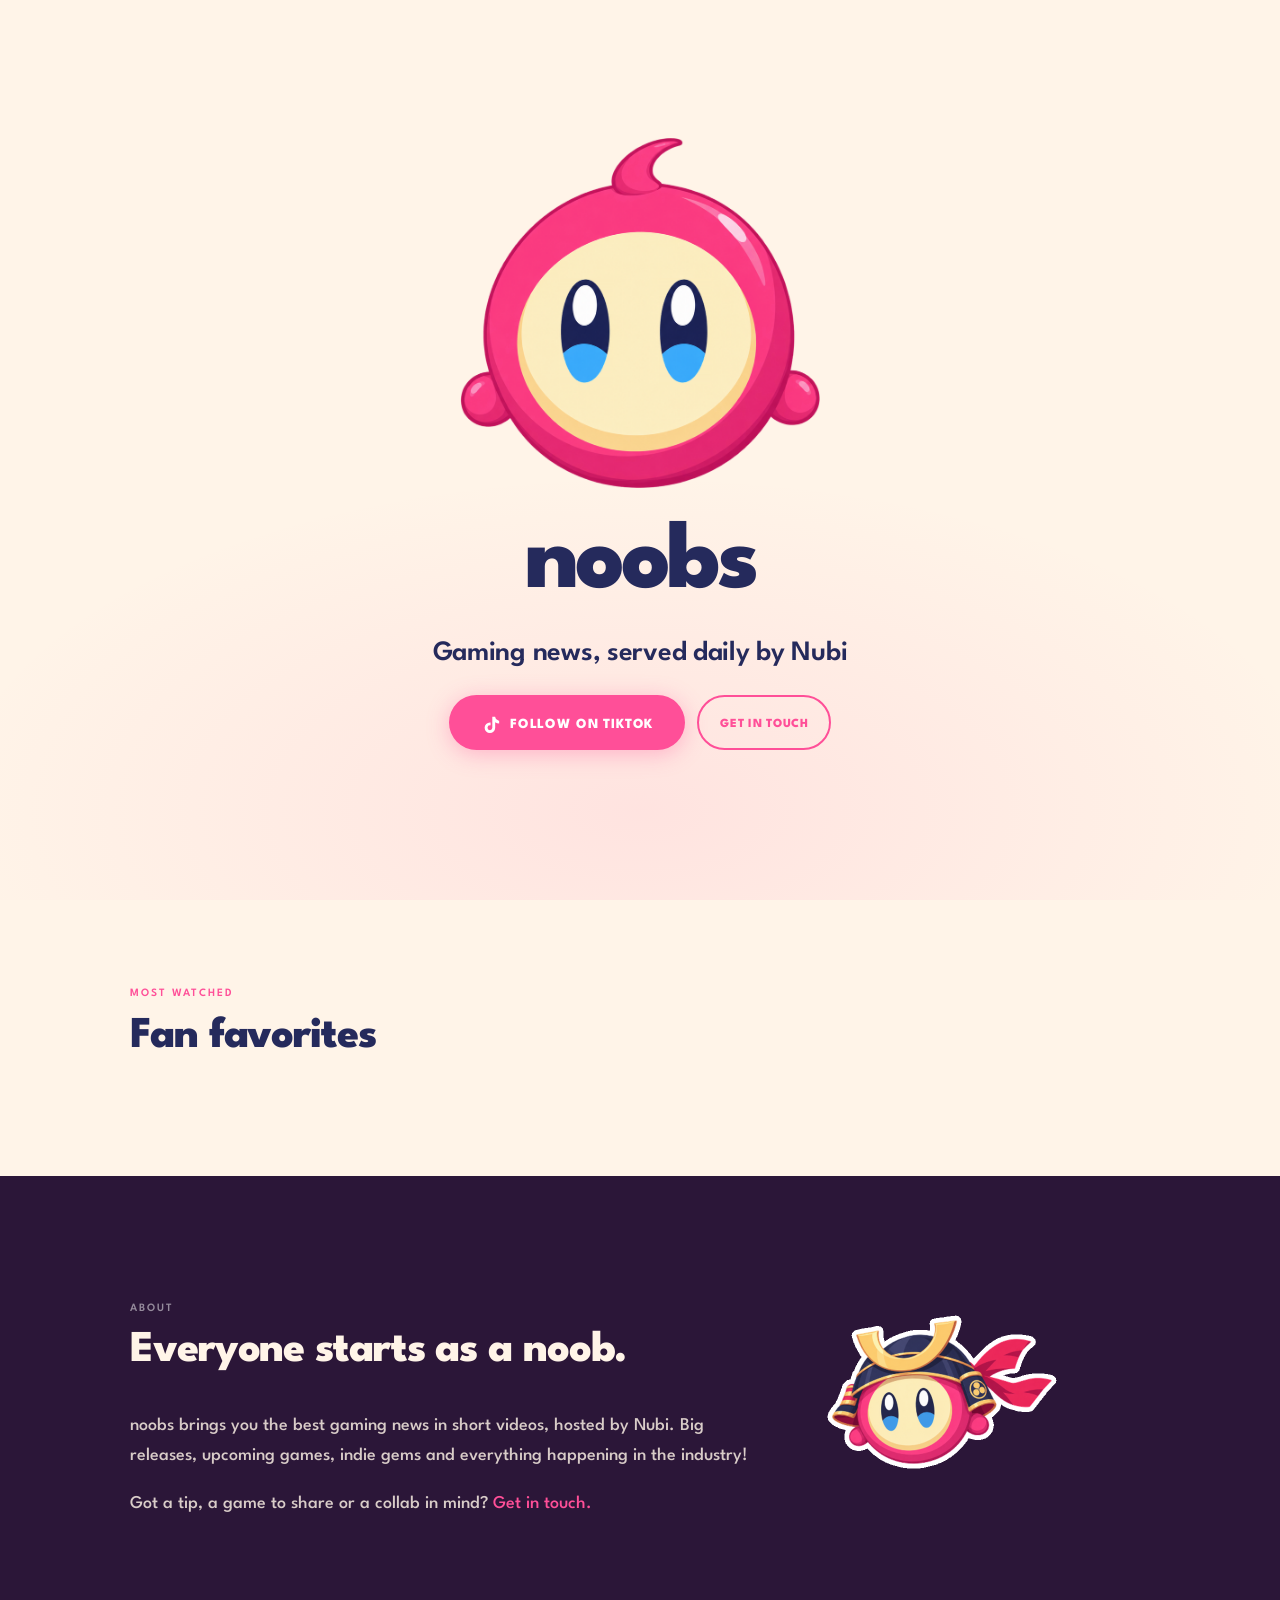
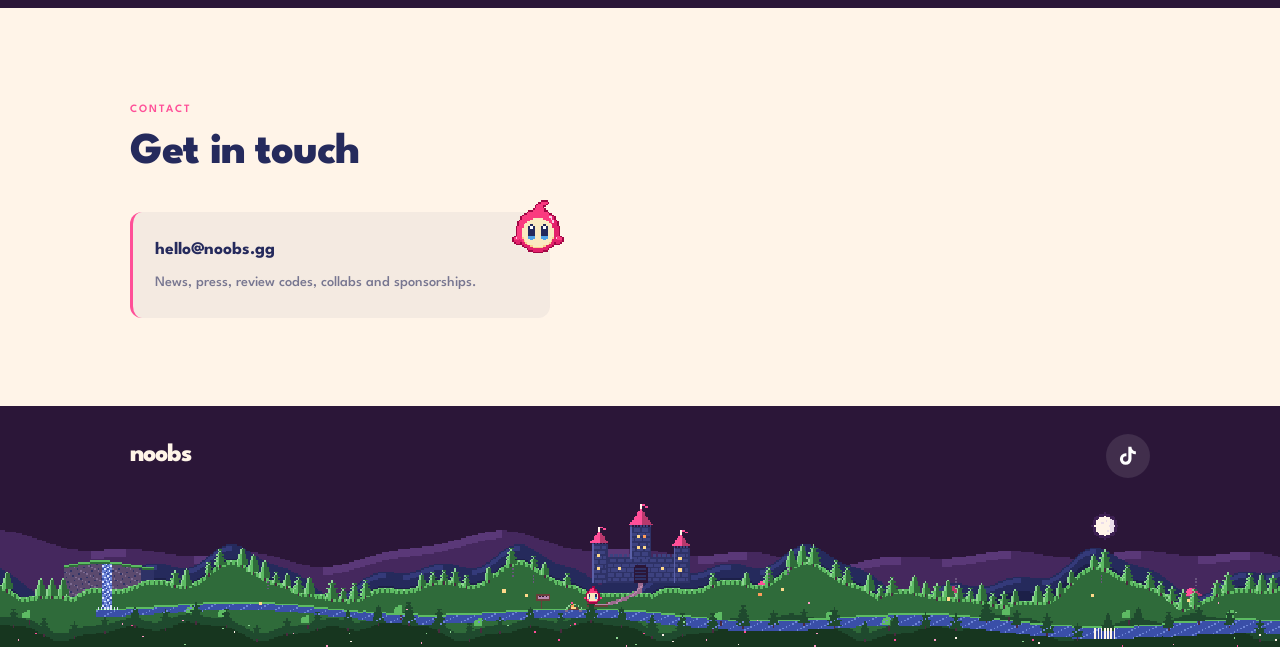
==== commit f1d43ea6: "Update About section copy and add pink Get in touch link Replace body paragraphs with new copy. Add " ====
--- a/index.html
+++ b/index.html
@@ -119,8 +119,8 @@
           <span class="label label--light">About</span>
           <h2 class="section-title section-title--light">Everyone starts as a noob.</h2>
           <div class="about__body">
-            <p>noobs is gaming news in short, straight-to-the-point videos, hosted by Nubi. Big releases, studio moves and the indie games worth knowing about, all explained in plain language.</p>
-            <p>No jargon. No gatekeeping. Just the news.</p>
+            <p>noobs brings you the best gaming news in short videos, hosted by Nubi. Big releases, upcoming games, indie gems and everything happening in the industry!</p>
+            <p>Got a tip, a game to share or a collab in mind? <a href="#contact" class="about__cta-link">Get in touch.</a></p>
           </div>
         </div>
         <div class="about__mascot" aria-hidden="true">
--- a/styles.css
+++ b/styles.css
@@ -351,6 +351,14 @@
   color: rgba(255, 244, 232, 0.82);
 }
 
+.about__cta-link {
+  color: var(--pink);
+  text-decoration: none;
+  transition: opacity 0.14s ease;
+}
+
+.about__cta-link:hover { opacity: 0.75; }
+
 .about__nubi {
   width: clamp(180px, 40vw, 280px);
   height: auto;
@@ -412,16 +420,16 @@
 
 .contact__nubi {
   position: absolute;
-  top: -20px;
-  right: 0.5rem; /* stays on-screen on narrow viewports */
-  width: 54px;
+  top: -18px;
+  right: -10px;
+  width: 48px;
   height: auto;
   image-rendering: pixelated;
   animation: pixel-bob 3s ease-in-out infinite;
   will-change: transform;
 }
 
-@media (min-width: 640px) {
+@media (min-width: 700px) {
   .contact__nubi { width: 64px; }
 }
 
@@ -459,7 +467,7 @@
   display: flex;
   align-items: center;
   justify-content: space-between;
-  padding: 1rem 0;
+  padding-block: 1rem;
 }
 
 .footer__brand {
@@ -507,22 +515,15 @@
 }
 
 
-/* Desktop footer: plum strip + overlay brand + socials */
+/* Desktop footer: plum strip above landscape */
 @media (min-width: 700px) {
   .footer {
-    position: relative;
-    padding-top: 36px;
+    padding-top: 28px;
   }
 
   .footer__inner {
-    position: absolute;
-    top: 0;
-    left: 0;
-    right: 0;
-    z-index: 1;
-    height: 36px;
-    padding: 0;
-    align-items: center;
+    padding-top: 0;
+    padding-bottom: 20px;
   }
 
   .footer__landscape-img {
@@ -546,3 +547,25 @@
   outline-offset: 3px;
   border-radius: 4px;
 }
+
+/* ── Mobile fixes (< 768px) ─────────────────────────────── */
+@media (max-width: 767px) {
+  /* Footer row: keep logo and TikTok icon inside the page edges */
+  .footer__inner {
+    padding-inline: 24px;
+  }
+
+  /* Contact card: perch badge on top-right corner, matching desktop */
+  .contact__nubi {
+    top: -18px;
+    right: -10px;
+    width: 56px;
+  }
+
+  /* Give the card a right margin so the -10px badge overhang stays on-screen */
+  /* and keep right padding so text doesn't run under the badge */
+  .contact__item {
+    margin-right: 14px;
+    padding-right: 80px;
+  }
+}
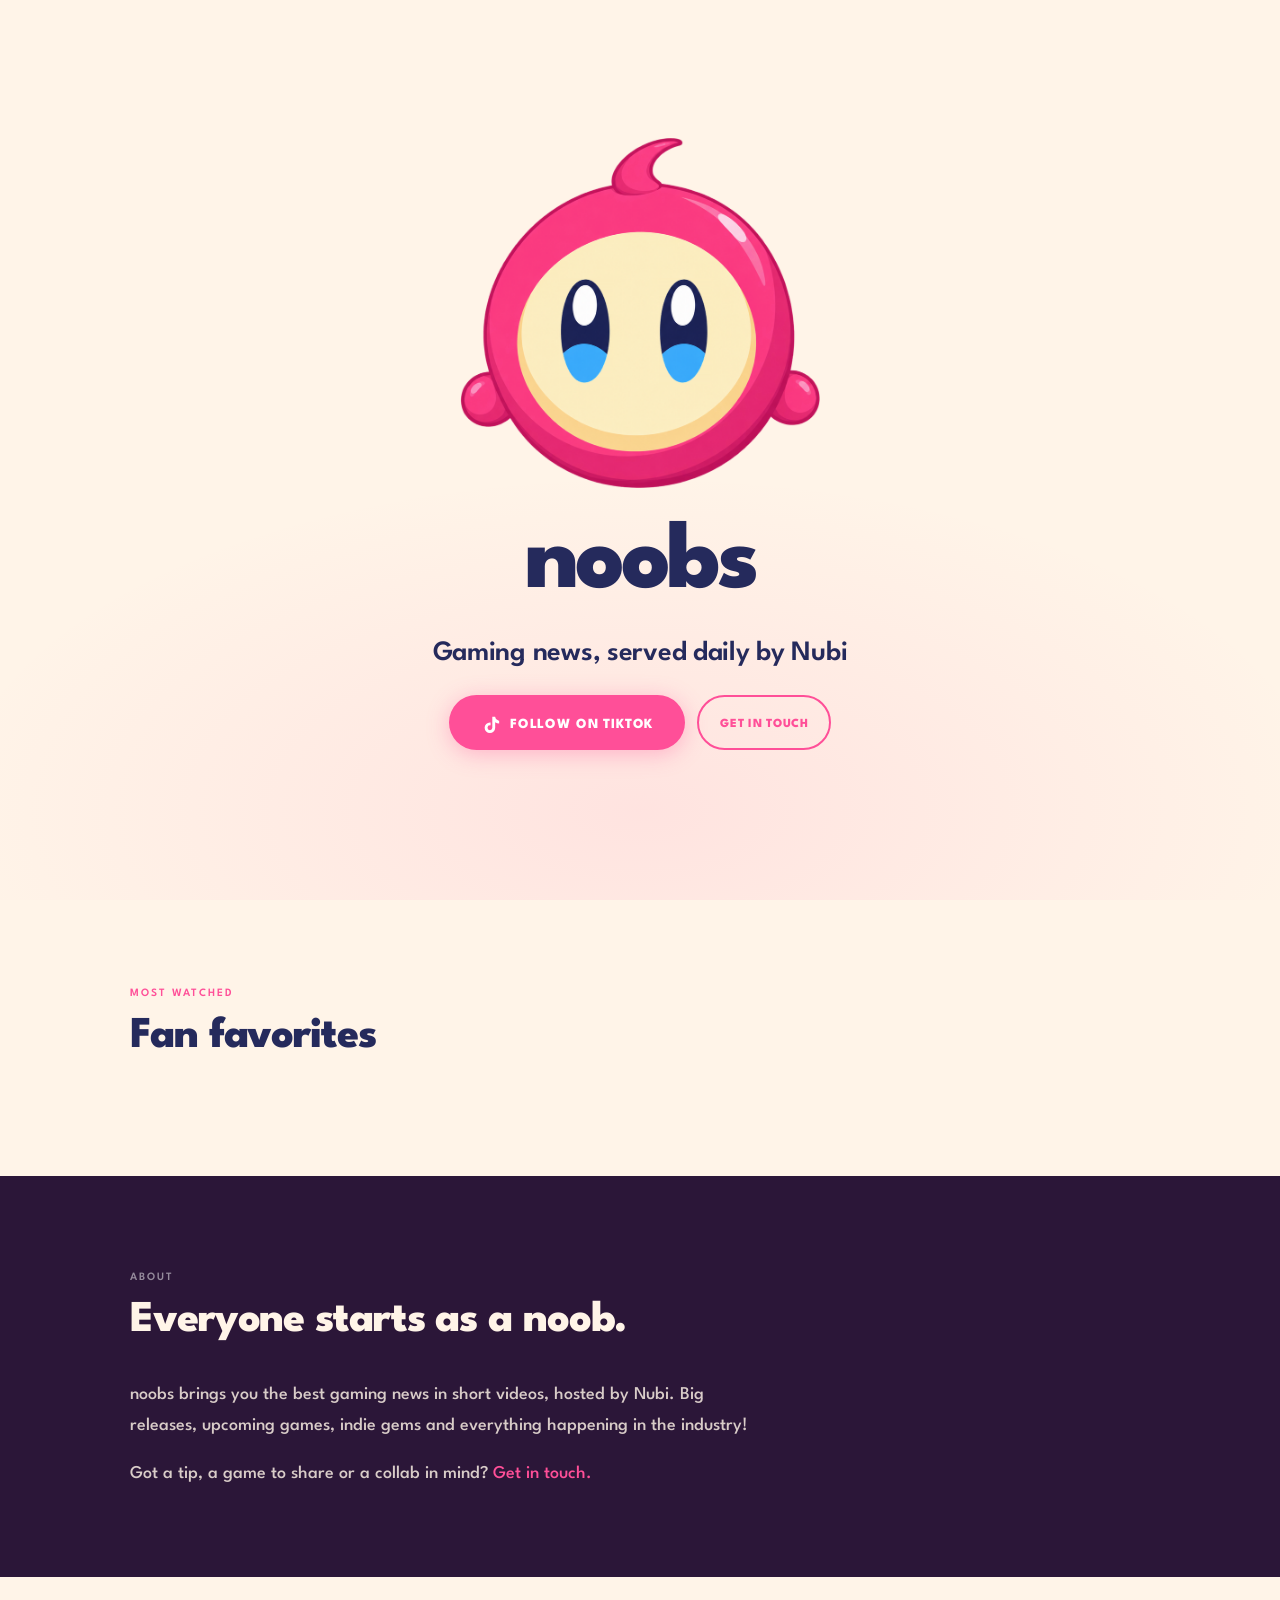
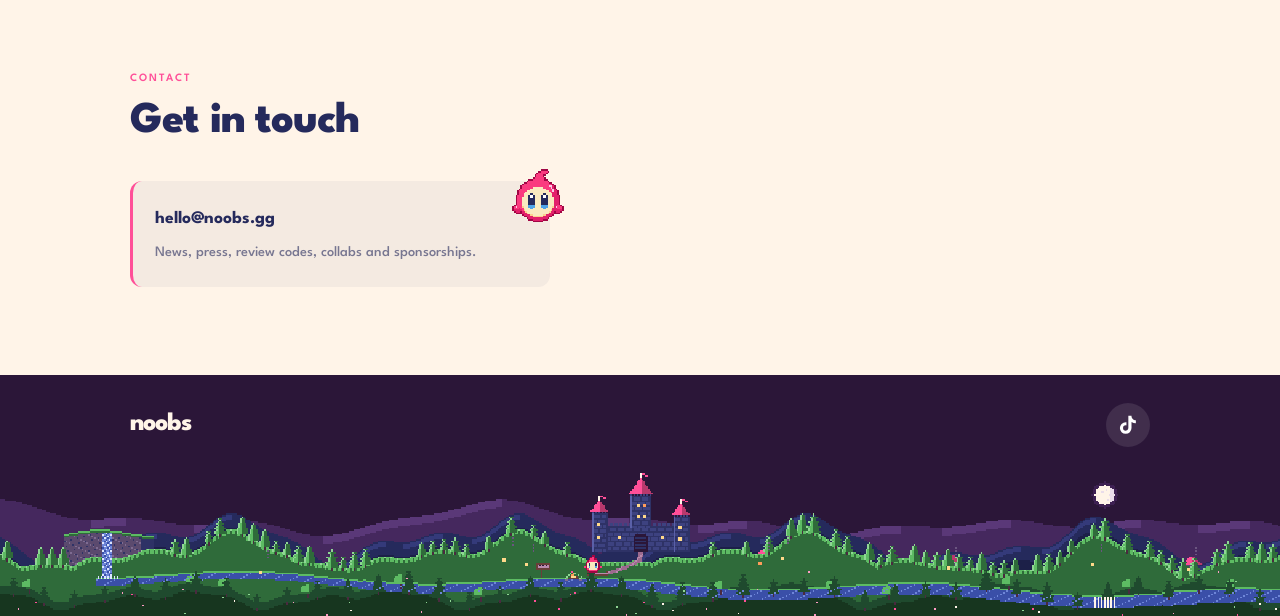
==== commit d51cdf75: "Add nubi-crowd.png as About section background Remove samurai Nubi image from right column. On deskt" ====
--- a/index.html
+++ b/index.html
@@ -123,9 +123,6 @@
             <p>Got a tip, a game to share or a collab in mind? <a href="#contact" class="about__cta-link">Get in touch.</a></p>
           </div>
         </div>
-        <div class="about__mascot" aria-hidden="true">
-          <img src="nubi-alts/nubi-samurai.png" alt="" class="about__nubi" onerror="this.closest('.about__mascot').style.display='none'">
-        </div>
       </div>
     </div>
   </section>
--- a/styles.css
+++ b/styles.css
@@ -325,7 +325,28 @@
 /* ── ABOUT ──────────────────────────────────────────────── */
 .about {
   background: var(--plum);
-  padding: 5.5rem 0 2.5rem;
+  padding: 5.5rem 0 14rem; /* extra bottom padding for mobile crowd */
+  position: relative;
+  overflow: hidden;
+  isolation: isolate;
+}
+
+/* Mobile default: crowd peeks up from the bottom edge */
+.about::after {
+  content: '';
+  position: absolute;
+  bottom: 0;
+  left: 0;
+  right: 0;
+  height: 220px;
+  background-image: url('nubi-alts/nubi-crowd.png');
+  background-size: cover;
+  background-position: center top;
+  opacity: 0.9;
+  mask-image: linear-gradient(to bottom, transparent 0%, black 55%);
+  -webkit-mask-image: linear-gradient(to bottom, transparent 0%, black 55%);
+  pointer-events: none;
+  z-index: -1;
 }
 
 .about__layout {
@@ -367,6 +388,20 @@
 
 @media (min-width: 768px) {
   .about { padding-bottom: 5.5rem; }
+
+  /* Desktop: crowd fills right half, fades towards centre */
+  .about::after {
+    top: 50%;
+    left: auto;
+    bottom: auto;
+    right: 0;
+    transform: translateY(-50%);
+    width: 55%;
+    height: 120%;
+    background-position: center center;
+    mask-image: linear-gradient(to right, transparent 0%, black 45%);
+    -webkit-mask-image: linear-gradient(to right, transparent 0%, black 45%);
+  }
 
   .about__layout {
     flex-direction: row;
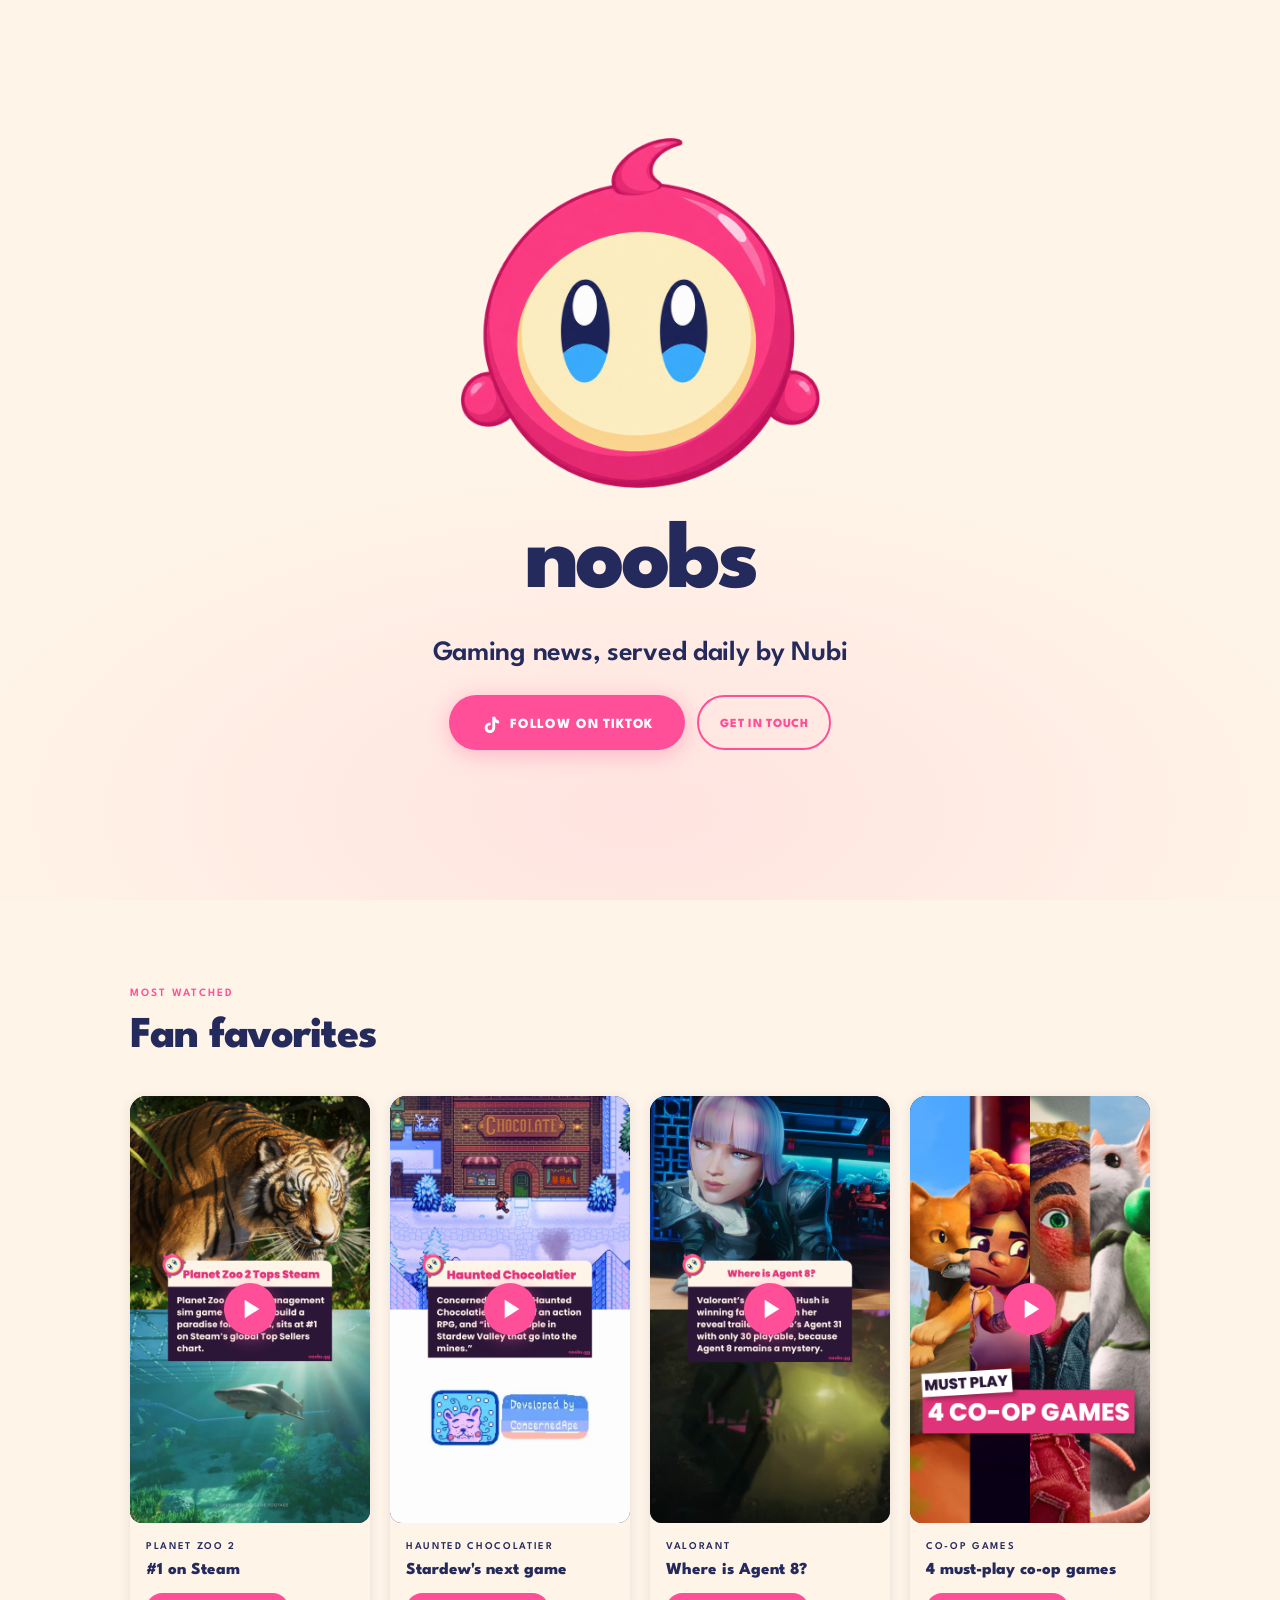
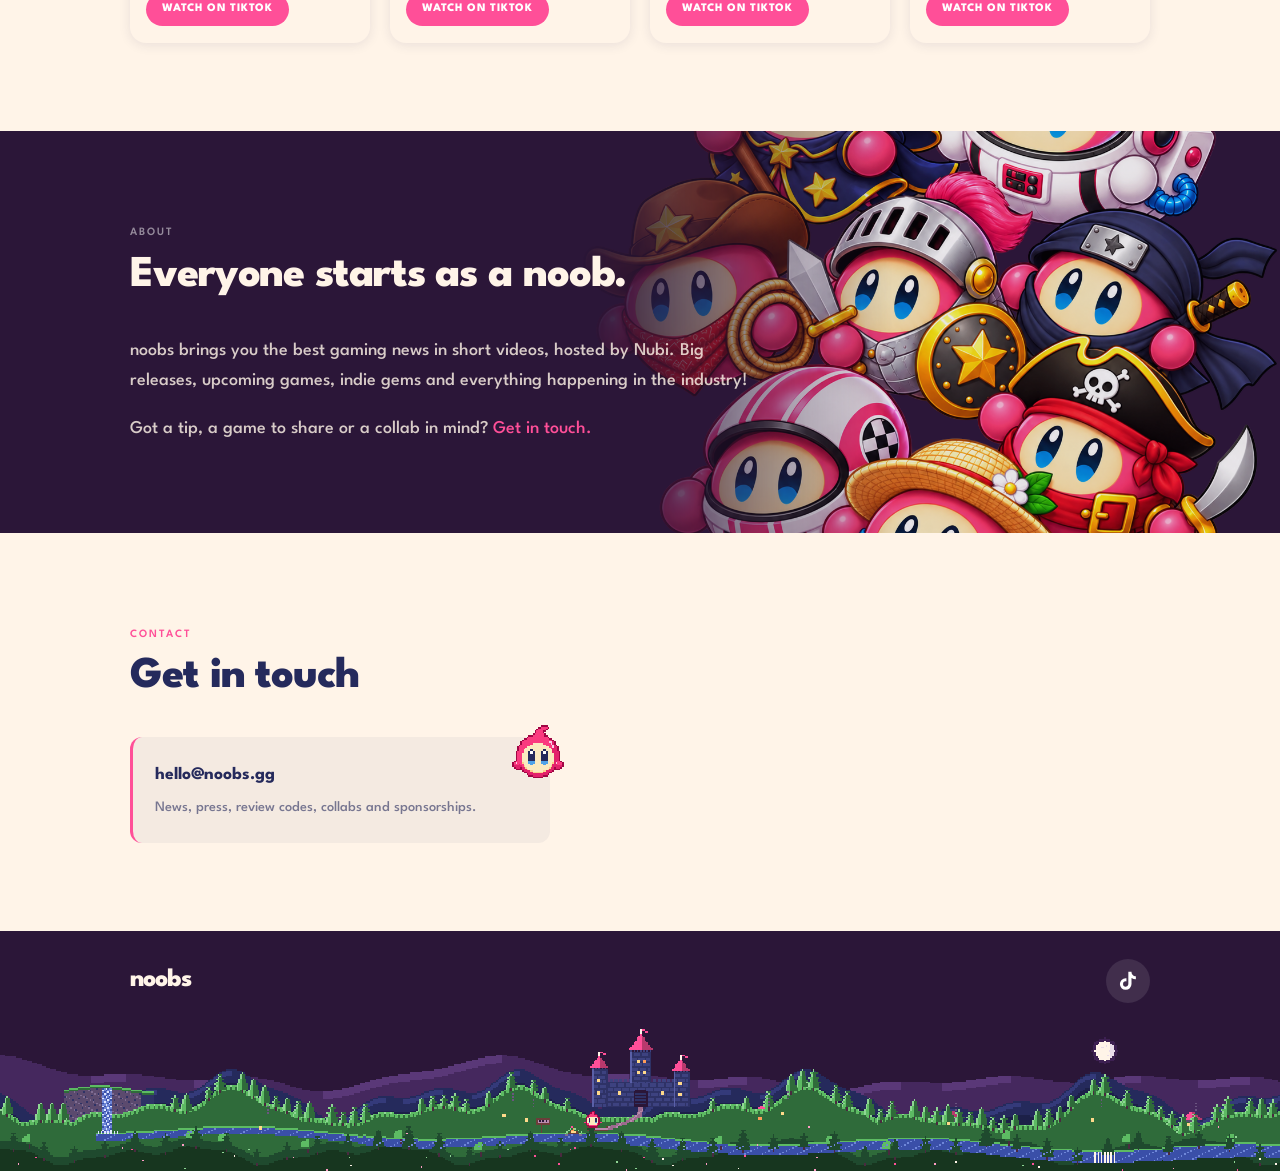
==== commit 2733051a: "Replace TikTok embeds with custom video cards in Fan favorites section - Swap TikTok blockquote embe" ====
--- a/index.html
+++ b/index.html
@@ -81,31 +81,115 @@
         <span class="label">Most watched</span>
         <h2 class="section-title">Fan favorites</h2>
 
-      <div class="videos__grid">
-
-          <blockquote
-            class="tiktok-card"
-            cite="https://www.tiktok.com/@noobsdotgg/video/7696122052322905376"
-            data-video-id="7696122052322905376"
-            data-title="Planet Zoo 2">
-            <section></section>
-          </blockquote>
-
-          <blockquote
-            class="tiktok-card"
-            cite="https://www.tiktok.com/@noobsdotgg/video/7695838578491788566"
-            data-video-id="7695838578491788566"
-            data-title="Haunted Chocolatier">
-            <section></section>
-          </blockquote>
-
-          <blockquote
-            class="tiktok-card"
-            cite="https://www.tiktok.com/@noobsdotgg/video/7696075640889560342"
-            data-video-id="7696075640889560342"
-            data-title="EA Sports FC 27">
-            <section></section>
-          </blockquote>
+      <div class="videos__carousel" role="list">
+
+        <a
+          class="video-card"
+          href="https://www.tiktok.com/@noobsdotgg/video/7696122052322905376"
+          target="_blank"
+          rel="noopener noreferrer"
+          role="listitem"
+        >
+          <div class="video-card__cover">
+            <img
+              src="nubi-alts/covers/planet-zoo-2.png"
+              alt="Planet Zoo 2"
+              loading="lazy"
+              class="video-card__img"
+              onerror="this.style.display='none';this.closest('.video-card__cover').classList.add('video-card__cover--missing');this.closest('.video-card__cover').querySelector('.video-card__cover-fallback').textContent='Planet Zoo 2'"
+            >
+            <div class="video-card__cover-fallback" aria-hidden="true"></div>
+            <div class="video-card__play" aria-hidden="true">
+              <svg viewBox="0 0 24 24" fill="currentColor" width="28" height="28"><path d="M8 5v14l11-7z"/></svg>
+            </div>
+          </div>
+          <div class="video-card__body">
+            <span class="video-card__label">Planet Zoo 2</span>
+            <p class="video-card__headline">#1 on Steam</p>
+            <span class="video-card__cta">Watch on TikTok</span>
+          </div>
+        </a>
+
+        <a
+          class="video-card"
+          href="https://www.tiktok.com/@noobsdotgg/video/7695838578491788566"
+          target="_blank"
+          rel="noopener noreferrer"
+          role="listitem"
+        >
+          <div class="video-card__cover">
+            <img
+              src="nubi-alts/covers/haunted-chocolatier.png"
+              alt="Haunted Chocolatier"
+              loading="lazy"
+              class="video-card__img"
+              onerror="this.style.display='none';this.closest('.video-card__cover').classList.add('video-card__cover--missing');this.closest('.video-card__cover').querySelector('.video-card__cover-fallback').textContent='Haunted Chocolatier'"
+            >
+            <div class="video-card__cover-fallback" aria-hidden="true"></div>
+            <div class="video-card__play" aria-hidden="true">
+              <svg viewBox="0 0 24 24" fill="currentColor" width="28" height="28"><path d="M8 5v14l11-7z"/></svg>
+            </div>
+          </div>
+          <div class="video-card__body">
+            <span class="video-card__label">Haunted Chocolatier</span>
+            <p class="video-card__headline">Stardew's next game</p>
+            <span class="video-card__cta">Watch on TikTok</span>
+          </div>
+        </a>
+
+        <a
+          class="video-card"
+          href="https://www.tiktok.com/@noobsdotgg/video/7698056669237939489"
+          target="_blank"
+          rel="noopener noreferrer"
+          role="listitem"
+        >
+          <div class="video-card__cover">
+            <img
+              src="nubi-alts/covers/valorant.png"
+              alt="Valorant: Where is Agent 8?"
+              loading="lazy"
+              class="video-card__img"
+              onerror="this.style.display='none';this.closest('.video-card__cover').classList.add('video-card__cover--missing');this.closest('.video-card__cover').querySelector('.video-card__cover-fallback').textContent='Valorant'"
+            >
+            <div class="video-card__cover-fallback" aria-hidden="true"></div>
+            <div class="video-card__play" aria-hidden="true">
+              <svg viewBox="0 0 24 24" fill="currentColor" width="28" height="28"><path d="M8 5v14l11-7z"/></svg>
+            </div>
+          </div>
+          <div class="video-card__body">
+            <span class="video-card__label">Valorant</span>
+            <p class="video-card__headline">Where is Agent 8?</p>
+            <span class="video-card__cta">Watch on TikTok</span>
+          </div>
+        </a>
+
+        <a
+          class="video-card"
+          href="https://www.tiktok.com/@noobsdotgg/video/7699141161327349025"
+          target="_blank"
+          rel="noopener noreferrer"
+          role="listitem"
+        >
+          <div class="video-card__cover">
+            <img
+              src="nubi-alts/covers/co-op-games.png"
+              alt="4 must-play co-op games"
+              loading="lazy"
+              class="video-card__img"
+              onerror="this.style.display='none';this.closest('.video-card__cover').classList.add('video-card__cover--missing');this.closest('.video-card__cover').querySelector('.video-card__cover-fallback').textContent='Co-op Games'"
+            >
+            <div class="video-card__cover-fallback" aria-hidden="true"></div>
+            <div class="video-card__play" aria-hidden="true">
+              <svg viewBox="0 0 24 24" fill="currentColor" width="28" height="28"><path d="M8 5v14l11-7z"/></svg>
+            </div>
+          </div>
+          <div class="video-card__body">
+            <span class="video-card__label">Co-op Games</span>
+            <p class="video-card__headline">4 must-play co-op games</p>
+            <span class="video-card__cta">Watch on TikTok</span>
+          </div>
+        </a>
 
       </div>
     </div>
@@ -178,7 +262,6 @@
   </footer>
 
   <script defer src="nubi.js"></script>
-  <script defer src="tiktok-loader.js"></script>
 
 </body>
 </html>
--- a/styles.css
+++ b/styles.css
@@ -263,90 +263,200 @@
   padding: 5rem 0;
 }
 
-/* 1 column on mobile, 3 columns on desktop */
-.videos__grid {
-  display: grid;
-  grid-template-columns: 1fr;
-  gap: 1.5rem;
-}
-
-@media (min-width: 900px) {
-  .videos__grid {
-    grid-template-columns: repeat(3, 1fr);
-  }
-}
-
-/* Cards */
-.videos__grid .tiktok-embed,
-.videos__grid .tiktok-card,
-.videos__grid .tiktok-fallback {
-  width: 100%;
-  border-radius: 18px;
-  border: none !important;
-}
-
-/* overflow: hidden only on cards without an iframe */
-.videos__grid .tiktok-card,
-.videos__grid .tiktok-fallback {
+/* Carousel: horizontal scroll, snapping, no scrollbar */
+.videos__carousel {
+  display: flex;
+  gap: 1.25rem;
+  overflow-x: auto;
+  scroll-snap-type: x mandatory;
+  -webkit-overflow-scrolling: touch;
+  scrollbar-width: none;
+  padding-bottom: 0.5rem;
+  /* align with container padding */
+  padding-inline: var(--px);
+  margin-inline: calc(-1 * var(--px));
+}
+
+.videos__carousel::-webkit-scrollbar { display: none; }
+
+/* ── Video card ─────────────────────────────────────────── */
+.video-card {
+  flex: 0 0 70vw;          /* mobile: 70% width so next card peeks */
+  max-width: 70vw;         /* prevent stretching on narrow viewports */
+  scroll-snap-align: start;
+  background: var(--cream);
+  border-radius: 16px;
   overflow: hidden;
-}
-
-/* Pending state: neutral placeholder before embed initialises */
-.tiktok-card {
-  background: rgba(37, 42, 92, 0.04);
-  min-height: 500px;
-}
-
-/* Fallback card shown after all retries are exhausted */
-.tiktok-fallback {
-  background: rgba(37, 42, 92, 0.04);
-  min-height: 500px;
+  text-decoration: none;
+  color: var(--navy);
+  display: flex;
+  flex-direction: column;
+  box-shadow: 0 2px 12px rgba(37, 42, 92, 0.1);
+  transition: transform 0.16s ease, box-shadow 0.16s ease;
+}
+
+.video-card:hover {
+  transform: translateY(-4px);
+  box-shadow: 0 8px 28px rgba(37, 42, 92, 0.18);
+}
+
+/* 9:16 cover frame */
+.video-card__cover {
+  position: relative;
+  width: 100%;
+  aspect-ratio: 9 / 16;
+  border-radius: 12px;
+  overflow: hidden;
+  background: var(--plum);
+}
+
+.video-card__img {
+  position: absolute;
+  inset: 0;
+  width: 100%;
+  height: 100%;
+  object-fit: cover;
+  display: block;
+}
+
+/* Plum fallback shown when image is missing */
+.video-card__cover--missing {
+  background: var(--plum);
+}
+
+.video-card__cover-fallback {
+  position: absolute;
+  inset: 0;
+  display: flex;
+  align-items: flex-end;
+  justify-content: flex-start;
+  padding: 1rem 1rem 1.25rem;
+  font-family: var(--font);
+  font-weight: 600;
+  font-size: 1rem;
+  letter-spacing: 0.12em;
+  text-transform: uppercase;
+  color: var(--cream);
+  text-align: left;
+  line-height: 1.3;
+}
+
+/* Round pink play button */
+.video-card__play {
+  position: absolute;
+  inset: 0;
   display: flex;
   align-items: center;
   justify-content: center;
-}
-
-.tiktok-fallback__inner {
+  pointer-events: none;
+}
+
+.video-card__play svg {
+  background: var(--pink);
+  color: #fff;
+  border-radius: 50%;
+  width: 52px;
+  height: 52px;
+  padding: 10px;
+  box-shadow: 0 4px 18px rgba(255, 79, 152, 0.45);
+}
+
+/* Card body */
+.video-card__body {
+  padding: 1rem 1rem 1.1rem;
   display: flex;
   flex-direction: column;
-  align-items: center;
-  gap: 1.25rem;
-  padding: 2rem;
-  text-align: center;
-}
-
-.tiktok-fallback__title {
-  font-weight: 700;
-  font-size: 1.125rem;
-  color: var(--navy);
-  line-height: 1.3;
+  gap: 0.3rem;
+  flex: 1;
+}
+
+.video-card__label {
+  font-family: var(--font);
+  font-weight: 600;
+  font-size: 0.65rem;
+  letter-spacing: 0.16em;
+  text-transform: uppercase;
+  color: var(--navy);
+}
+
+.video-card__headline {
+  font-family: var(--font);
+  font-weight: 800;
+  font-size: 1.05rem;
+  line-height: 1.2;
+  color: var(--navy);
+  margin-bottom: 0.5rem;
+}
+
+.video-card__cta {
+  display: inline-block;
+  font-family: var(--font);
+  font-weight: 800;
+  font-size: 0.72rem;
+  letter-spacing: 0.07em;
+  text-transform: uppercase;
+  color: #fff;
+  background: var(--pink);
+  border-radius: 100px;
+  padding: 0.45rem 1rem;
+  align-self: flex-start;
+  transition: box-shadow 0.14s ease, transform 0.14s ease;
+}
+
+.video-card:hover .video-card__cta {
+  box-shadow: 0 4px 16px rgba(255, 79, 152, 0.4);
+}
+
+/* Desktop: one row, equal-width cards filling the section width */
+@media (min-width: 700px) {
+  .videos__carousel {
+    overflow-x: visible;
+    flex-wrap: nowrap;
+    scroll-snap-type: none;
+    padding-inline: 0;
+    margin-inline: 0;
+  }
+
+  .video-card {
+    flex: 1 1 0;
+    max-width: none;
+    min-width: 0;
+    scroll-snap-align: none;
+  }
 }
 
 /* ── ABOUT ──────────────────────────────────────────────── */
 .about {
   background: var(--plum);
-  padding: 5.5rem 0 14rem; /* extra bottom padding for mobile crowd */
+  padding: 5.5rem 0 280px; /* bottom padding for mobile crowd */
   position: relative;
   overflow: hidden;
-  isolation: isolate;
-}
-
-/* Mobile default: crowd peeks up from the bottom edge */
+  z-index: 0; /* own stacking context so crowd sits behind text */
+}
+
+/* Mobile: crowd 130vw wide, anchored at bottom, fades to transparent upward */
 .about::after {
   content: '';
   position: absolute;
-  bottom: 0;
-  left: 0;
-  right: 0;
-  height: 220px;
+  bottom: -20px;
+  left: 50%;
+  transform: translateX(-50%);
+  width: 130vw;
+  height: 320px;
   background-image: url('nubi-alts/nubi-crowd.png');
   background-size: cover;
-  background-position: center top;
+  background-position: center center;
   opacity: 0.9;
-  mask-image: linear-gradient(to bottom, transparent 0%, black 55%);
-  -webkit-mask-image: linear-gradient(to bottom, transparent 0%, black 55%);
+  mask-image: linear-gradient(to bottom, transparent 0%, black 60%);
+  -webkit-mask-image: linear-gradient(to bottom, transparent 0%, black 60%);
   pointer-events: none;
-  z-index: -1;
+  z-index: 0;
+}
+
+/* Keep text above the crowd background */
+.about .container {
+  position: relative;
+  z-index: 1;
 }
 
 .about__layout {
